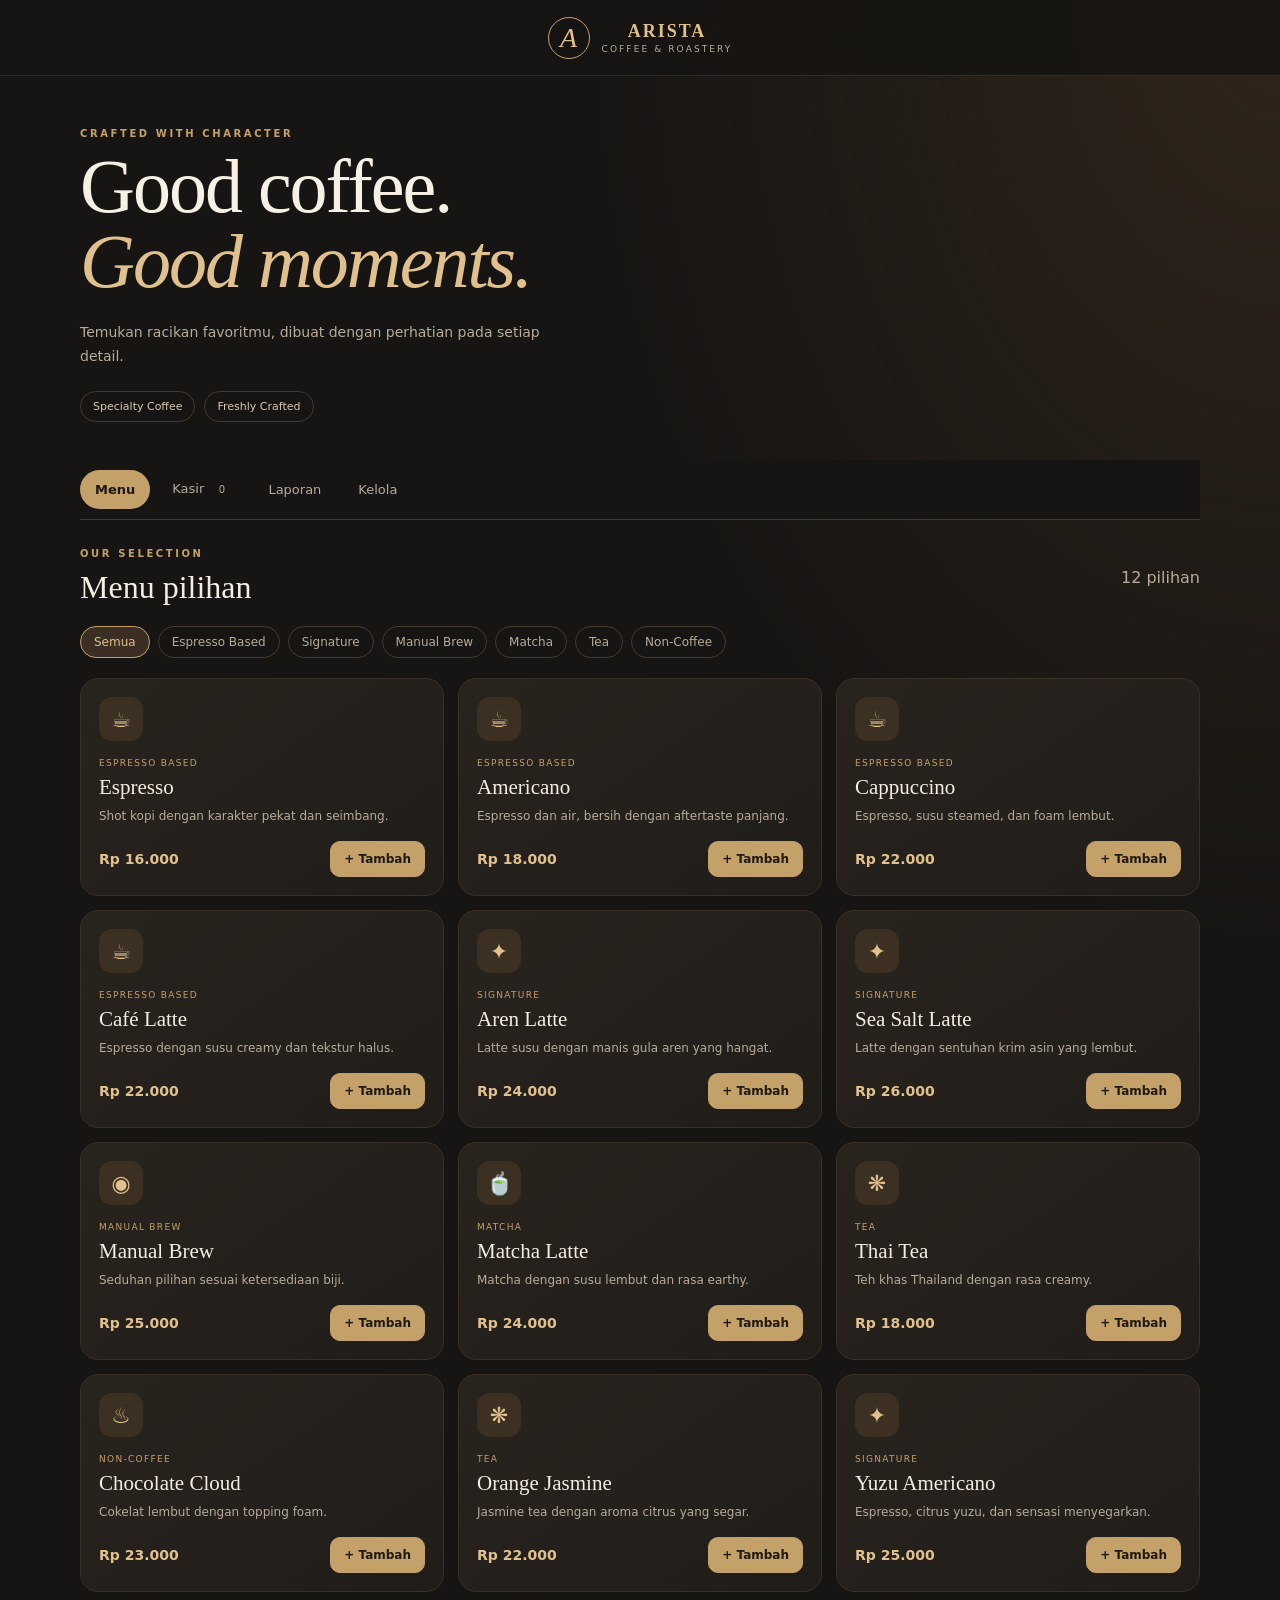
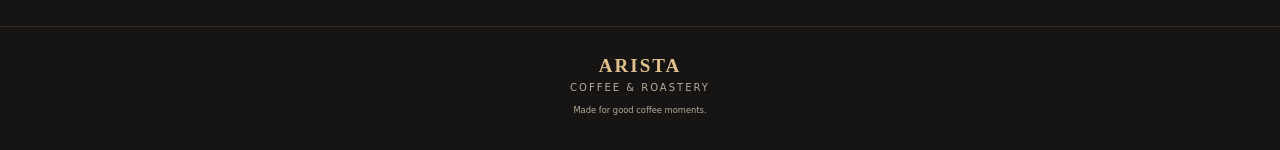
==== Index.html @ 4a395069 "Add files via upload" ====
<!doctype html>
<html lang="id">
<head>
<meta charset="utf-8">
<meta name="viewport" content="width=device-width,initial-scale=1,viewport-fit=cover">
<meta name="theme-color" content="#171513">
<meta name="description" content="ARISTA Coffee & Roastery — menu digital dan kasir">
<link rel="manifest" href="/arista-coffee/manifest.json">
<style>
:root{--bg:#171513;--panel:#211e1a;--panel2:#2a251f;--gold:#c5a16a;--gold2:#e0c18e;--cream:#f4ede2;--muted:#b8ab9b;--line:#45392c;--danger:#d98d7f;--radius:18px;font-family:Inter,ui-sans-serif,system-ui,-apple-system,BlinkMacSystemFont,"Segoe UI",sans-serif;color:var(--cream);background:var(--bg)}*{box-sizing:border-box}body{margin:0;min-height:100vh;background:radial-gradient(ellipse at top right,#30251b 0,transparent 38%),var(--bg)}button,input,select,textarea{font:inherit}button{cursor:pointer}.topbar{height:76px;display:flex;align-items:center;gap:12px;padding:0 clamp(18px,5vw,64px);border-bottom:1px solid #342b22;background:#171513ed;position:sticky;top:0;z-index:5;backdrop-filter:blur(14px)}.brandmark{width:42px;height:42px;border:1px solid var(--gold);color:var(--gold2);display:grid;place-items:center;font-family:Georgia,serif;font-size:28px;font-style:italic;border-radius:50%}.brandtext{display:flex;flex-direction:column;gap:2px;letter-spacing:2px}.brandtext strong{font:700 18px Georgia,serif;color:var(--gold2)}.brandtext span{font-size:9px;color:var(--muted);letter-spacing:2.1px}.topbar .button{margin-left:auto}main{width:min(1120px,100% - 32px);margin:0 auto}.hero{padding:52px 0 38px;max-width:720px}.eyebrow{font-size:10px;font-weight:800;letter-spacing:2.6px;color:var(--gold);margin:0 0 10px}.hero h1{font:500 clamp(42px,8vw,76px)/.99 Georgia,"Times New Roman",serif;letter-spacing:-2px;margin:0;color:#f7f0e5}.hero h1 em{font-weight:400;color:var(--gold2)}.hero-copy{max-width:480px;line-height:1.7;color:var(--muted);font-size:14px;margin:22px 0}.hero-pills{display:flex;gap:9px;flex-wrap:wrap}.hero-pills span{font-size:11px;border:1px solid var(--line);border-radius:99px;padding:8px 12px;color:#d8c9b4}.tabs{display:flex;gap:7px;overflow:auto;border-bottom:1px solid var(--line);margin-bottom:28px;padding-bottom:10px}.tab{white-space:nowrap;border:0;border-radius:999px;background:transparent;color:var(--muted);padding:10px 15px;font-size:13px}.tab.active{background:var(--gold);color:#1b1712;font-weight:800}.badge{display:inline-grid;place-items:center;background:#17151333;border-radius:50%;min-width:19px;height:19px;margin-left:4px;font-size:10px}.view{display:none;padding-bottom:34px}.view.active{display:block}.section-head{display:flex;align-items:center;justify-content:space-between;gap:16px;margin:0 0 20px}.section-head h2{font:500 32px Georgia,serif;margin:0}.section-head h3{margin:0}.muted{color:var(--muted)}.filters{display:flex;gap:8px;flex-wrap:wrap;margin-bottom:20px}.filter{background:transparent;border:1px solid var(--line);border-radius:99px;color:var(--muted);padding:8px 13px;font-size:12px}.filter.active{background:#3a2f22;color:var(--gold2);border-color:var(--gold)}.menu-grid{display:grid;grid-template-columns:repeat(3,minmax(0,1fr));gap:14px}.menu-card{background:linear-gradient(145deg,#29231d,#201d19);border:1px solid #3a3025;border-radius:var(--radius);padding:18px;min-height:188px;display:flex;flex-direction:column;transition:transform .15s,border-color .15s}.menu-card:hover{transform:translateY(-2px);border-color:#8b704b}.drink-icon{height:44px;width:44px;display:grid;place-items:center;border-radius:13px;background:#3b3022;color:var(--gold2);font-size:22px;margin-bottom:17px}.menu-card .category{font-size:9px;letter-spacing:1.3px;text-transform:uppercase;color:var(--gold);margin-bottom:7px}.menu-card h3{font:500 21px Georgia,serif;margin:0 0 7px}.menu-card p{font-size:12px;line-height:1.5;color:var(--muted);margin:0 0 16px}.menu-card-bottom{margin-top:auto;display:flex;justify-content:space-between;align-items:center;gap:10px}.price{font-weight:800;color:var(--gold2);font-size:14px}.button{border:1px solid var(--line);border-radius:10px;padding:10px 13px;color:var(--cream);background:#302820;font-weight:700;font-size:12px}.button:hover{filter:brightness(1.13)}.button-gold{background:var(--gold);color:#201910;border-color:var(--gold);font-weight:800}.button-outline{background:transparent;border-color:#65503a;color:var(--gold2)}.button-quiet{background:transparent;border-color:transparent;color:var(--muted)}.full{width:100%;padding:14px}.hidden{display:none!important}.pos-layout{display:grid;grid-template-columns:1.15fr .85fr;gap:16px}.panel{background:var(--panel);border:1px solid #3a3025;border-radius:var(--radius);padding:20px;margin-bottom:16px}.panel h3{font:500 21px Georgia,serif;margin:0 0 18px}.cart-items{display:flex;flex-direction:column;gap:10px}.cart-row{display:grid;grid-template-columns:1fr auto;gap:10px;padding:12px 0;border-bottom:1px solid #3a3025}.cart-row:last-child{border-bottom:0}.cart-row strong{font-size:13px}.cart-row small{display:block;color:var(--muted);font-size:11px;margin-top:4px}.cart-controls{display:flex;align-items:center;gap:7px}.qty-btn{width:28px;height:28px;border:1px solid var(--line);border-radius:8px;background:#302820;color:var(--cream)}.cart-line-price{min-width:75px;text-align:right;font-size:12px;font-weight:800}.empty-state{padding:28px 10px;text-align:center;color:var(--muted);font-size:13px}.field-label{display:block;font-size:11px;color:var(--muted);margin:14px 0 7px}.field{width:100%;background:#171513;border:1px solid #4a3d2e;color:var(--cream);border-radius:10px;padding:12px;outline:none}.field:focus{border-color:var(--gold)}textarea.field{resize:vertical}.summary-line{display:flex;justify-content:space-between;align-items:center;margin:17px 0;font-size:13px}.summary-line strong{font-size:14px}.discount-row{display:flex;align-items:center;justify-content:space-between;gap:12px;font-size:12px;color:var(--muted)}.small-field{width:125px;padding:8px}.total-line{border-top:1px solid var(--line);padding-top:17px;font-size:15px}.total-line strong{font-size:23px;color:var(--gold2)}.tiny{font-size:10px;line-height:1.5}.receipt{border:1px dashed var(--gold)}.receipt h3{margin-bottom:5px}.receipt .receipt-brand{font:700 20px Georgia,serif;letter-spacing:2px;color:var(--gold2)}.receipt-row{display:flex;justify-content:space-between;gap:10px;font-size:12px;margin:9px 0}.receipt-actions{display:flex;gap:8px;margin-top:16px}.stats-grid{display:grid;grid-template-columns:repeat(3,1fr);gap:12px;margin-bottom:16px}.stat-card{padding:18px;background:linear-gradient(145deg,#30271f,#211e1a);border:1px solid var(--line);border-radius:15px}.stat-card span{font-size:11px;color:var(--muted);display:block;margin-bottom:12px}.stat-card strong{font:500 clamp(18px,3vw,26px) Georgia,serif;color:var(--gold2);overflow-wrap:anywhere}.history-item,.manage-item{display:flex;align-items:center;justify-content:space-between;gap:12px;padding:13px 0;border-bottom:1px solid #3a3025}.history-item:last-child,.manage-item:last-child{border-bottom:0}.history-item strong,.manage-item strong{font-size:13px}.history-item small,.manage-item small{display:block;color:var(--muted);font-size:10px;margin-top:5px}.history-right{text-align:right;white-space:nowrap}.product-form{display:grid;grid-template-columns:1fr 1fr;gap:0 14px}.product-form .field-label,.product-form .field{grid-column:span 2}.product-form #productCategory,.product-form #productPrice{grid-column:span 2}.form-actions{display:flex;gap:8px;flex-wrap:wrap;margin-top:16px}.manage-actions{display:flex;gap:5px}.manage-actions .button{padding:7px 9px}.file-label{display:inline-flex;align-items:center}footer{border-top:1px solid #342b22;padding:28px 16px 35px;text-align:center;display:flex;align-items:center;flex-direction:column;gap:5px;color:var(--muted);font-size:10px;letter-spacing:2px}.footer-logo{font:700 19px Georgia,serif;color:var(--gold2)}footer small{letter-spacing:0;margin-top:7px}.toast{position:fixed;bottom:22px;left:50%;transform:translate(-50%,20px);opacity:0;pointer-events:none;background:#f4ede2;color:#201910;padding:12px 17px;border-radius:12px;box-shadow:0 8px 30px #0008;font-size:12px;font-weight:800;transition:.2s;z-index:10;max-width:90vw;text-align:center}.toast.show{opacity:1;transform:translate(-50%,0)}@media(max-width:760px){.hero{padding:38px 0 28px}.menu-grid{grid-template-columns:repeat(2,minmax(0,1fr));gap:10px}.menu-card{padding:14px;min-height:200px}.menu-card h3{font-size:18px}.pos-layout{grid-template-columns:1fr}.stats-grid{grid-template-columns:1fr 1fr}.stat-card:last-child{grid-column:span 2}.section-head h2{font-size:28px}.panel{padding:16px}}@media(max-width:390px){.menu-grid{grid-template-columns:1fr}.menu-card{min-height:unset}.menu-card .drink-icon{margin-bottom:10px}.tabs{gap:2px}.tab{padding:9px 11px}}@media print{body{background:white;color:#111}.topbar,main>section:not(#cashierView),.hero,.tabs,#cashierView>.section-head,.pos-layout,footer,.receipt-actions{display:none!important}#cashierView{display:block!important}.receipt{display:block!important;background:white;color:#111;border:0}.receipt .muted,.receipt small{color:#444}.receipt .receipt-brand{color:#111}.receipt .button{display:none}}
/* Enhancements: product photos and profit fields */
.menu-photo{width:100%;height:128px;object-fit:cover;border-radius:12px;margin-bottom:13px;background:#302820;border:1px solid var(--line)}
.image-preview-wrap{display:flex;align-items:center;gap:10px;flex-wrap:wrap;margin-top:8px;grid-column:span 2}
.image-preview-wrap img{width:100px;height:100px;object-fit:cover;border-radius:12px;border:1px solid var(--line)}
.product-form .summary-line{grid-column:span 2;margin:8px 0;padding:10px 0;border-bottom:1px solid var(--line)}
.product-form .summary-line strong{color:var(--gold2)}
.manage-item{align-items:flex-start}
.manage-thumb{width:54px;height:54px;object-fit:cover;border-radius:10px;float:left;margin-right:10px;border:1px solid var(--line)}
@media(max-width:760px){.menu-photo{height:112px}}

</style>
<title>ARISTA Coffee & Roastery</title>
<style>
.topbar {
  justify-content: center;
}
.brandtext {
  text-align: center;
  align-items: center;
}
.topbar .button {
  position: absolute;
  right: 18px;
  margin-left: 0;
}
.tabs {
  position: sticky;
  top: 76px;
  z-index: 10;
  background: var(--bg);
  padding-top: 10px;
}
</style></head>
<body>
<header class="topbar">
  <div class="brandmark">A</div>
  <div class="brandtext"><strong>ARISTA</strong><span>COFFEE & ROASTERY</span></div>
  <button id="installBtn" class="button button-outline hidden">Install App</button>
</header>
<main>
  <section class="hero">
    <p class="eyebrow">CRAFTED WITH CHARACTER</p>
    <h1>Good coffee.<br><em>Good moments.</em></h1>
    <p class="hero-copy">Temukan racikan favoritmu, dibuat dengan perhatian pada setiap detail.</p>
    <div class="hero-pills"><span>Specialty Coffee</span><span>Freshly Crafted</span></div>
  </section>

  <nav class="tabs" aria-label="Navigasi utama">
    <button class="tab active" data-view="menuView">Menu</button>
    <button class="tab" data-view="cashierView">Kasir <span id="cartBadge" class="badge">0</span></button>
    <button class="tab" data-view="reportView">Laporan</button>
    <button class="tab" data-view="manageView">Kelola</button>
  </nav>

  <section id="menuView" class="view active">
    <div class="section-head"><div><p class="eyebrow">OUR SELECTION</p><h2>Menu pilihan</h2></div><span class="muted" id="menuCount"></span></div>
    <div id="categoryFilters" class="filters"></div>
    <div id="menuGrid" class="menu-grid"></div>
  </section>

  <section id="cashierView" class="view">
    <div class="section-head"><div><p class="eyebrow">POINT OF SALE</p><h2>Kasir</h2></div><button id="clearCartBtn" class="button button-quiet">Kosongkan</button></div>
    <div class="pos-layout">
      <div class="panel"><h3>Pesanan saat ini</h3><div id="cartItems" class="cart-items"></div><div class="empty-state" id="cartEmpty">Belum ada item. Tambahkan dari menu, ya.</div></div>
      <div class="panel summary-panel">
        <h3>Ringkasan</h3>
        <label class="field-label" for="customerName">Nama pelanggan (opsional)</label><input id="customerName" class="field" placeholder="Nama pelanggan">
        <div class="summary-line"><span>Subtotal</span><strong id="subtotal">Rp0</strong></div>
        <div class="discount-row"><label for="discount">Diskon (Rp)</label><input id="discount" class="field small-field" type="number" min="0" value="0"></div>
        <div class="summary-line total-line"><span>Total</span><strong id="total">Rp0</strong></div>
        <label class="field-label" for="paymentMethod">Metode pembayaran</label>
        <select id="paymentMethod" class="field"><option>Tunai</option><option>QRIS (dicatat manual)</option><option>Debit/Kredit</option><option>Transfer</option></select>
        <label class="field-label" for="paidAmount">Uang diterima (khusus tunai)</label><input id="paidAmount" class="field" type="number" min="0" placeholder="Masukkan jumlah pembayaran">
        <div class="summary-line"><span>Kembalian</span><strong id="changeAmount">Rp0</strong></div>
        <button id="checkoutBtn" class="button button-gold full">Selesaikan transaksi</button>
        <p class="tiny muted">Pembayaran QRIS di sini hanya dicatat oleh kasir, bukan memproses pembayaran otomatis.</p>
      </div>
    </div>
    <div id="receiptArea" class="panel receipt hidden"></div>
  </section>

  <section id="reportView" class="view">
    <div class="section-head"><div><p class="eyebrow">BUSINESS SNAPSHOT</p><h2>Laporan penjualan</h2></div><button id="exportBtn" class="button button-outline">Ekspor CSV</button></div>
    <div class="stats-grid">
      <div class="stat-card"><span>Omzet hari ini</span><strong id="todayRevenue">Rp0</strong></div>
      <div class="stat-card"><span>Transaksi hari ini</span><strong id="todayCount">0</strong></div>
      <div class="stat-card"><span>Total transaksi</span><strong id="allCount">0</strong></div>
      <div class="stat-card"><span>Untung kotor hari ini</span><strong id="todayProfit">Rp0</strong></div>
      <div class="stat-card"><span>Margin kotor hari ini</span><strong id="todayMargin">0%</strong></div>
    </div>
    <div class="panel"><div class="section-head"><h3>Riwayat transaksi</h3><button id="clearSalesBtn" class="button button-quiet">Hapus riwayat</button></div><div id="salesHistory"></div></div>
  </section>

  <section id="manageView" class="view">
    <div class="section-head"><div><p class="eyebrow">MENU MANAGEMENT</p><h2>Kelola menu</h2></div></div>
    <div class="panel">
      <h3 id="formTitle">Tambah menu baru</h3>
      <form id="productForm" class="product-form">
        <input id="productId" type="hidden">
        <label class="field-label" for="productName">Nama minuman</label><input id="productName" class="field" required placeholder="Contoh: Aren Latte">
        <label class="field-label" for="productCategory">Kategori (boleh buat kategori baru)</label><input id="productCategory" class="field" list="categoryOptions" required value="Espresso Based" placeholder="Contoh: Signature"><datalist id="categoryOptions"><option>Espresso Based</option><option>Signature</option><option>Manual Brew</option><option>Non-Coffee</option><option>Matcha</option><option>Tea</option></datalist>
        <label class="field-label" for="productCost">Modal per gelas (Rp)</label><input id="productCost" class="field" type="number" min="0" step="100" placeholder="Contoh: 8000">
        <label class="field-label" for="productPrice">Harga jual (Rp)</label><input id="productPrice" class="field" required type="number" min="0" step="500" placeholder="22000">
        <div class="summary-line"><span>Selisih / untung per gelas</span><strong id="productProfitPreview">Rp0</strong></div>
        <div class="summary-line"><span>Margin kotor</span><strong id="productMarginPreview">0%</strong></div>
        <label class="field-label" for="productImage">Foto menu (opsional)</label><input id="productImage" class="field" type="file" accept="image/*">
        <div id="imagePreviewWrap" class="image-preview-wrap hidden"><img id="imagePreview" alt="Pratinjau foto menu"><button id="removeImageBtn" class="button button-quiet" type="button">Hapus foto</button></div>
        <label class="field-label" for="productDesc">Deskripsi singkat</label><textarea id="productDesc" class="field" rows="2" placeholder="Rasa, bahan, atau catatan menu"></textarea>
        <div class="form-actions"><button class="button button-gold" type="submit">Simpan menu</button><button id="cancelEditBtn" class="button button-outline hidden" type="button">Batal edit</button></div>
      </form>
    </div>
    <div class="panel"><h3>Daftar menu</h3><div id="manageList"></div></div>
    <div class="panel"><h3>Data aplikasi</h3><p class="muted">Data tersimpan lokal pada browser/perangkat ini. Ekspor cadangan secara berkala.</p><div class="form-actions"><button id="backupBtn" class="button button-outline">Unduh backup JSON</button><label class="button button-outline file-label">Pulihkan backup<input id="restoreInput" type="file" accept="application/json" hidden></label></div></div>
  </section>
</main>
<footer><span class="footer-logo">ARISTA</span><span>COFFEE & ROASTERY</span><small>Made for good coffee moments.</small></footer>
<div id="toast" class="toast" role="status"></div>
<script>
const STORE_KEY = "arista_coffee_v1";
const rupiah = n => new Intl.NumberFormat("id-ID",{style:"currency",currency:"IDR",maximumFractionDigits:0}).format(Number(n)||0);
const todayKey = () => { const d=new Date(); return `${d.getFullYear()}-${String(d.getMonth()+1).padStart(2,"0")}-${String(d.getDate()).padStart(2,"0")}`; };
const uid = () => "p"+Date.now().toString(36)+Math.random().toString(36).slice(2,6);
const defaults = [
 {id:"d1",name:"Espresso",category:"Espresso Based",price:16000,cost:null,image:"",desc:"Shot kopi dengan karakter pekat dan seimbang."},
 {id:"d2",name:"Americano",category:"Espresso Based",price:18000,cost:null,image:"",desc:"Espresso dan air, bersih dengan aftertaste panjang."},
 {id:"d3",name:"Cappuccino",category:"Espresso Based",price:22000,cost:null,image:"",desc:"Espresso, susu steamed, dan foam lembut."},
 {id:"d4",name:"Café Latte",category:"Espresso Based",price:22000,cost:null,image:"",desc:"Espresso dengan susu creamy dan tekstur halus."},
 {id:"d5",name:"Aren Latte",category:"Signature",price:24000,cost:null,image:"",desc:"Latte susu dengan manis gula aren yang hangat."},
 {id:"d6",name:"Sea Salt Latte",category:"Signature",price:26000,cost:null,image:"",desc:"Latte dengan sentuhan krim asin yang lembut."},
 {id:"d7",name:"Manual Brew",category:"Manual Brew",price:25000,cost:null,image:"",desc:"Seduhan pilihan sesuai ketersediaan biji."},
 {id:"d8",name:"Matcha Latte",category:"Matcha",price:24000,cost:null,image:"",desc:"Matcha dengan susu lembut dan rasa earthy."},
 {id:"d9",name:"Thai Tea",category:"Tea",price:18000,cost:null,image:"",desc:"Teh khas Thailand dengan rasa creamy."},
 {id:"d10",name:"Chocolate Cloud",category:"Non-Coffee",price:23000,cost:null,image:"",desc:"Cokelat lembut dengan topping foam."},
 {id:"d11",name:"Orange Jasmine",category:"Tea",price:22000,cost:null,image:"",desc:"Jasmine tea dengan aroma citrus yang segar."},
 {id:"d12",name:"Yuzu Americano",category:"Signature",price:25000,cost:null,image:"",desc:"Espresso, citrus yuzu, dan sensasi menyegarkan."}
];
let state = loadState();
let cart = [];
let activeCategory = "Semua";
let deferredPrompt = null;
function loadState(){
 try{
  const saved=JSON.parse(localStorage.getItem(STORE_KEY));
  if(saved && Array.isArray(saved.products) && Array.isArray(saved.sales)){
   saved.products=saved.products.map(p=>({...p,cost:Number.isFinite(p.cost)?p.cost:null,image:p.image||""}));
   saved.pendingOrders = Array.isArray(saved.pendingOrders) ? saved.pendingOrders : [];
   return saved;
  }
 }catch(e){}
 return {products:defaults,sales:[],pendingOrders:[]};
}
function saveState(){localStorage.setItem(STORE_KEY,JSON.stringify(state));}
function toast(msg){const el=document.getElementById("toast");el.textContent=msg;el.classList.add("show");setTimeout(()=>el.classList.remove("show"),2400);}
function esc(s){return String(s??"").replace(/[&<>"']/g,c=>({"&":"&amp;","<":"&lt;",">":"&gt;",'"':"&quot;","'":"&#39;"}[c]));}
function iconFor(cat){return ({"Espresso Based":"☕","Signature":"✦","Manual Brew":"◉","Non-Coffee":"♨","Matcha":"🍵","Tea":"❋"})[cat]||"☕";}
function grossProfit(sale){if(!sale.items.every(x=>Number.isFinite(x.cost)))return null;return sale.total-sale.items.reduce((sum,x)=>sum+x.cost*x.qty,0);}
function photoMarkup(p,cls="menu-photo"){return p.image?`<img class="${cls}" src="${p.image}" alt="Foto ${esc(p.name)}">`:"";}
let editingImage="";
function switchView(id){
 document.querySelectorAll(".view").forEach(v=>v.classList.toggle("active",v.id===id));
 document.querySelectorAll(".tab").forEach(t=>t.classList.toggle("active",t.dataset.view===id));
 if(id==="reportView")renderReports();
 if(id==="manageView")renderManage();
 if(id==="cashierView")renderCart();
 window.scrollTo({top:0,behavior:"smooth"});
}
document.querySelectorAll(".tab").forEach(b=>b.addEventListener("click",()=>switchView(b.dataset.view)));
function renderFilters(){
 const cats=["Semua",...new Set(state.products.map(p=>p.category))];
 const el=document.getElementById("categoryFilters");
 if(!cats.includes(activeCategory))activeCategory="Semua";
 el.innerHTML=cats.map(c=>`<button class="filter ${c===activeCategory?"active":""}" data-cat="${esc(c)}">${esc(c)}</button>`).join("");
 el.querySelectorAll("button").forEach(b=>b.addEventListener("click",()=>{activeCategory=b.dataset.cat;renderFilters();renderMenu();}));
}
function renderMenu(){
 const list=state.products.filter(p=>activeCategory==="Semua"||p.category===activeCategory);
 document.getElementById("menuCount").textContent=`${list.length} pilihan`;
 document.getElementById("menuGrid").innerHTML=list.length?list.map(p=>`<article class="menu-card">${photoMarkup(p)}<div class="drink-icon ${p.image?"hidden":""}">${iconFor(p.category)}</div><div class="category">${esc(p.category)}</div><h3>${esc(p.name)}</h3><p>${esc(p.desc||"Dibuat segar saat dipesan.")}</p><div class="menu-card-bottom"><span class="price">${rupiah(p.price)}</span><button class="button button-gold" data-add="${p.id}">+ Tambah</button></div></article>`).join(""):`<div class="empty-state">Belum ada menu pada kategori ini.</div>`;
 document.querySelectorAll("[data-add]").forEach(b=>b.addEventListener("click",()=>addToCart(b.dataset.add)));
}
function addToCart(id){
 const p=state.products.find(x=>x.id===id);if(!p)return;
 const item=cart.find(x=>x.id===id);if(item)item.qty++;else cart.push({...p,qty:1});
 renderCart();toast(`${p.name} ditambahkan`);
}
function subtotal(){return cart.reduce((s,x)=>s+x.price*x.qty,0);}
function discount(){return Math.min(Math.max(0,Number(document.getElementById("discount").value)||0),subtotal());}
function total(){return Math.max(0,subtotal()-discount());}
function renderCart(){
 document.getElementById("cartBadge").textContent=cart.reduce((s,x)=>s+x.qty,0);
 document.getElementById("cartEmpty").classList.toggle("hidden",cart.length>0);
 document.getElementById("cartItems").innerHTML=cart.map(x=>`<div class="cart-row"><div><strong>${esc(x.name)}</strong><small>${rupiah(x.price)} / item</small><div class="cart-controls"><button class="qty-btn" data-dec="${x.id}" aria-label="Kurangi">−</button><span>${x.qty}</span><button class="qty-btn" data-inc="${x.id}" aria-label="Tambah">+</button><button class="button button-quiet" data-remove="${x.id}">Hapus</button></div></div><div class="cart-line-price">${rupiah(x.price*x.qty)}</div></div>`).join("");
 document.querySelectorAll("[data-inc]").forEach(b=>b.onclick=()=>{const x=cart.find(i=>i.id===b.dataset.inc);if(x)x.qty++;renderCart();});
 document.querySelectorAll("[data-dec]").forEach(b=>b.onclick=()=>{const x=cart.find(i=>i.id===b.dataset.dec);if(x)x.qty--;cart=cart.filter(i=>i.qty>0);renderCart();});
 document.querySelectorAll("[data-remove]").forEach(b=>b.onclick=()=>{cart=cart.filter(i=>i.id!==b.dataset.remove);renderCart();});
 document.getElementById("subtotal").textContent=rupiah(subtotal());
 document.getElementById("total").textContent=rupiah(total());
 updateChange();
}
function updateChange(){
 const paid=Number(document.getElementById("paidAmount").value)||0;
 document.getElementById("changeAmount").textContent=rupiah(Math.max(0,paid-total()));
}
document.getElementById("discount").addEventListener("input",()=>{renderCart();});
document.getElementById("paidAmount").addEventListener("input",updateChange);
document.getElementById("clearCartBtn").addEventListener("click",()=>{if(cart.length&&!confirm("Kosongkan semua item di keranjang?"))return;cart=[];document.getElementById("discount").value=0;renderCart();});
document.getElementById("checkoutBtn").addEventListener("click",()=>{
 if(!cart.length){toast("Keranjang masih kosong");return;}
 const method=document.getElementById("paymentMethod").value;
 const paid=Number(document.getElementById("paidAmount").value)||0;
 if(method==="Tunai"&&paid<total()){toast("Uang diterima belum mencukupi");return;}
 const sale={id:"AR"+Date.now().toString().slice(-8),time:new Date().toISOString(),date:todayKey(),customer:document.getElementById("customerName").value.trim(),items:cart.map(x=>({...x})),subtotal:subtotal(),discount:discount(),total:total(),method,paid:method==="Tunai"?paid:total(),change:method==="Tunai"?Math.max(0,paid-total()):0};
 state.sales.unshift(sale);saveState();renderReceipt(sale);cart=[];document.getElementById("discount").value=0;document.getElementById("paidAmount").value="";document.getElementById("customerName").value="";renderCart();toast("Transaksi tersimpan");renderReports();
});
function renderReceipt(s){
 const el=document.getElementById("receiptArea");el.classList.remove("hidden");
 el.innerHTML=`<div class="receipt-brand">ARISTA</div><div class="muted">COFFEE & ROASTERY</div><hr><div class="receipt-row"><span>No. transaksi</span><strong>${esc(s.id)}</strong></div><div class="receipt-row"><span>Waktu</span><span>${new Date(s.time).toLocaleString("id-ID")}</span></div>${s.customer?`<div class="receipt-row"><span>Pelanggan</span><span>${esc(s.customer)}</span></div>`:""}<hr>${s.items.map(x=>`<div class="receipt-row"><span>${esc(x.name)} × ${x.qty}</span><strong>${rupiah(x.price*x.qty)}</strong></div>`).join("")}<hr><div class="receipt-row"><span>Subtotal</span><span>${rupiah(s.subtotal)}</span></div><div class="receipt-row"><span>Diskon</span><span>− ${rupiah(s.discount)}</span></div><div class="receipt-row"><strong>Total</strong><strong>${rupiah(s.total)}</strong></div><div class="receipt-row"><span>Pembayaran</span><span>${esc(s.method)}</span></div>${s.method==="Tunai"?`<div class="receipt-row"><span>Diterima / Kembali</span><span>${rupiah(s.paid)} / ${rupiah(s.change)}</span></div>`:""}<hr><p class="tiny">Terima kasih sudah mampir. Semoga harimu sebaik kopimu.</p><div class="receipt-actions"><button class="button button-gold" id="printReceiptBtn">Cetak struk</button><button class="button button-outline" id="hideReceiptBtn">Tutup</button></div>`;
 document.getElementById("printReceiptBtn").onclick=()=>window.print();
 document.getElementById("hideReceiptBtn").onclick=()=>el.classList.add("hidden");
}
function renderReports(){
 const today=state.sales.filter(s=>s.date===todayKey());
 document.getElementById("todayRevenue").textContent=rupiah(today.reduce((a,s)=>a+s.total,0));
 document.getElementById("todayCount").textContent=today.length;
 document.getElementById("allCount").textContent=state.sales.length;
 const known=today.map(grossProfit);
 document.getElementById("todayProfit").textContent=known.every(v=>v!==null)?rupiah(known.reduce((a,v)=>a+v,0)):(today.length?"Isi modal menu":"Rp0");
 const revenue=today.reduce((a,s)=>a+s.total,0);
 document.getElementById("todayMargin").textContent=known.every(v=>v!==null)?(revenue?`${(known.reduce((a,v)=>a+v,0)/revenue*100).toFixed(1)}%`:"0%"):(today.length?"—":"0%");
 const el=document.getElementById("salesHistory");
 el.innerHTML=state.sales.length?state.sales.slice(0,100).map(s=>`<div class="history-item"><div><strong>${esc(s.id)} · ${esc(s.customer||"Pelanggan")}</strong><small>${new Date(s.time).toLocaleString("id-ID")} · ${esc(s.method)} · ${s.items.reduce((n,x)=>n+x.qty,0)} item</small></div><div class="history-right"><strong>${rupiah(s.total)}</strong><small><button class="button button-quiet" data-viewsale="${s.id}">Lihat struk</button></small></div></div>`).join(""):`<div class="empty-state">Belum ada transaksi yang tercatat.</div>`;
 el.querySelectorAll("[data-viewsale]").forEach(b=>b.onclick=()=>{const s=state.sales.find(x=>x.id===b.dataset.viewsale);if(s){switchView("cashierView");renderReceipt(s);document.getElementById("receiptArea").scrollIntoView({behavior:"smooth"});}});
}
document.getElementById("clearSalesBtn").addEventListener("click",()=>{
 if(!state.sales.length){toast("Belum ada riwayat");return;}
 if(confirm("Hapus seluruh riwayat penjualan dari perangkat ini? Sebaiknya ekspor backup terlebih dahulu.")){state.sales=[];saveState();renderReports();toast("Riwayat dihapus");}
});
document.getElementById("exportBtn").addEventListener("click",()=>{
 const rows=[["ID Transaksi","Waktu","Pelanggan","Item","Subtotal","Diskon","Total","Pembayaran"],...state.sales.map(s=>[s.id,new Date(s.time).toLocaleString("id-ID"),s.customer,s.items.map(x=>`${x.name} x${x.qty}`).join("; "),s.subtotal,s.discount,s.total,s.method])];
 downloadFile("arista-penjualan-"+todayKey()+".csv","\ufeff"+rows.map(r=>r.map(v=>`"${String(v??"").replace(/"/g,'""')}"`).join(",")).join("\n"),"text/csv;charset=utf-8");
});
function downloadFile(name,data,type){const blob=new Blob([data],{type});const url=URL.createObjectURL(blob);const a=document.createElement("a");a.href=url;a.download=name;a.click();URL.revokeObjectURL(url);}
function renderManage(){
 const el=document.getElementById("manageList");
 el.innerHTML=state.products.length?state.products.map(p=>`<div class="manage-item"><div>${p.image?`<img class="manage-thumb" src="${p.image}" alt="">`:""}<strong>${esc(p.name)} · Jual ${rupiah(p.price)}</strong><small>${esc(p.category)} · Modal ${Number.isFinite(p.cost)?rupiah(p.cost):"belum diisi"} · Selisih ${Number.isFinite(p.cost)?rupiah(p.price-p.cost):"—"}${p.desc?" — "+esc(p.desc):""}</small></div><div class="manage-actions"><button class="button button-outline" data-edit="${p.id}">Edit</button><button class="button" data-del="${p.id}">Hapus</button></div></div>`).join(""):`<div class="empty-state">Menu masih kosong.</div>`;
 el.querySelectorAll("[data-edit]").forEach(b=>b.onclick=()=>editProduct(b.dataset.edit));
 el.querySelectorAll("[data-del]").forEach(b=>b.onclick=()=>deleteProduct(b.dataset.del));
}
function resetProductForm(){document.getElementById("productForm").reset();document.getElementById("productId").value="";document.getElementById("formTitle").textContent="Tambah menu baru";document.getElementById("cancelEditBtn").classList.add("hidden");editingImage="";showImagePreview("");updateProfitPreview();}
function editProduct(id){
 const p=state.products.find(x=>x.id===id);if(!p)return;
 document.getElementById("productId").value=p.id;document.getElementById("productName").value=p.name;document.getElementById("productCategory").value=p.category;document.getElementById("productCost").value=Number.isFinite(p.cost)?p.cost:"";document.getElementById("productPrice").value=p.price;document.getElementById("productDesc").value=p.desc||"";editingImage=p.image||"";document.getElementById("productImage").value="";showImagePreview(editingImage);updateProfitPreview();
 document.getElementById("formTitle").textContent="Edit menu";document.getElementById("cancelEditBtn").classList.remove("hidden");document.getElementById("productForm").scrollIntoView({behavior:"smooth"});
}
function deleteProduct(id){const p=state.products.find(x=>x.id===id);if(!p)return;if(confirm(`Hapus menu "${p.name}"?`)){state.products=state.products.filter(x=>x.id!==id);saveState();renderAll();toast("Menu dihapus");}}
async function compressImage(file){return new Promise((resolve,reject)=>{const reader=new FileReader();reader.onerror=reject;reader.onload=()=>{const img=new Image();img.onerror=reject;img.onload=()=>{const max=720,scale=Math.min(1,max/Math.max(img.width,img.height));const canvas=document.createElement("canvas");canvas.width=Math.round(img.width*scale);canvas.height=Math.round(img.height*scale);canvas.getContext("2d").drawImage(img,0,0,canvas.width,canvas.height);resolve(canvas.toDataURL("image/jpeg",0.72));};img.src=reader.result;};reader.readAsDataURL(file);});}
function showImagePreview(src){const wrap=document.getElementById("imagePreviewWrap"),img=document.getElementById("imagePreview");if(src){img.src=src;wrap.classList.remove("hidden");}else{img.removeAttribute("src");wrap.classList.add("hidden");}}
function updateProfitPreview(){const cost=document.getElementById("productCost").value,price=Number(document.getElementById("productPrice").value)||0;const c=cost===""?null:Number(cost);document.getElementById("productProfitPreview").textContent=c===null?"Isi modal dulu":rupiah(price-c);document.getElementById("productMarginPreview").textContent=c===null||!price?"—":`${((price-c)/price*100).toFixed(1)}%`;}
document.getElementById("productCost").addEventListener("input",updateProfitPreview);document.getElementById("productPrice").addEventListener("input",updateProfitPreview);
document.getElementById("productImage").addEventListener("change",async e=>{const file=e.target.files[0];if(!file)return;try{editingImage=await compressImage(file);showImagePreview(editingImage);toast("Foto siap disimpan");}catch(err){toast("Foto tidak bisa dibaca");}});
document.getElementById("removeImageBtn").addEventListener("click",()=>{editingImage="";document.getElementById("productImage").value="";showImagePreview("");});
document.getElementById("productForm").addEventListener("submit",async e=>{
 e.preventDefault();const id=document.getElementById("productId").value;
 const costText=document.getElementById("productCost").value;
 const p={id:id||uid(),name:document.getElementById("productName").value.trim(),category:document.getElementById("productCategory").value.trim()||"Lainnya",cost:costText===""?null:Math.max(0,Number(costText)||0),price:Math.max(0,Number(document.getElementById("productPrice").value)||0),image:editingImage,desc:document.getElementById("productDesc").value.trim()};
 if(!p.name){toast("Nama menu wajib diisi");return;}
 if(p.cost!==null&&p.cost>p.price){if(!confirm("Modal lebih tinggi dari harga jual. Simpan sebagai menu rugi?"))return;}
 if(id)state.products=state.products.map(x=>x.id===id?p:x);else state.products.push(p);
 try{saveState();resetProductForm();renderAll();toast("Menu tersimpan. Selisih dan laporan ikut diperbarui.");}catch(err){toast("Penyimpanan gagal. Foto mungkin terlalu besar.");}
});
document.getElementById("cancelEditBtn").addEventListener("click",resetProductForm);
document.getElementById("backupBtn").addEventListener("click",()=>downloadFile("arista-backup-"+todayKey()+".json",JSON.stringify(state,null,2),"application/json"));
document.getElementById("restoreInput").addEventListener("change",async e=>{
 const file=e.target.files[0];if(!file)return;
 try{const obj=JSON.parse(await file.text());if(!Array.isArray(obj.products)||!Array.isArray(obj.sales))throw new Error("Format tidak sesuai");if(confirm("Pulihkan data dari backup? Data saat ini akan diganti.")){state=obj;saveState();cart=[];renderAll();toast("Backup berhasil dipulihkan");}}catch(err){toast("File backup tidak valid");}e.target.value="";
});
function renderAll(){renderFilters();renderMenu();renderCart();renderReports();renderManage();updateProfitPreview();}
window.addEventListener("beforeinstallprompt",e=>{e.preventDefault();deferredPrompt=e;document.getElementById("installBtn").classList.remove("hidden");});
document.getElementById("installBtn").addEventListener("click",async()=>{if(!deferredPrompt){toast("Gunakan menu browser: Tambahkan ke layar utama");return;}deferredPrompt.prompt();await deferredPrompt.userChoice;deferredPrompt=null;document.getElementById("installBtn").classList.add("hidden");});

renderAll();

</script>
</body>
</html>
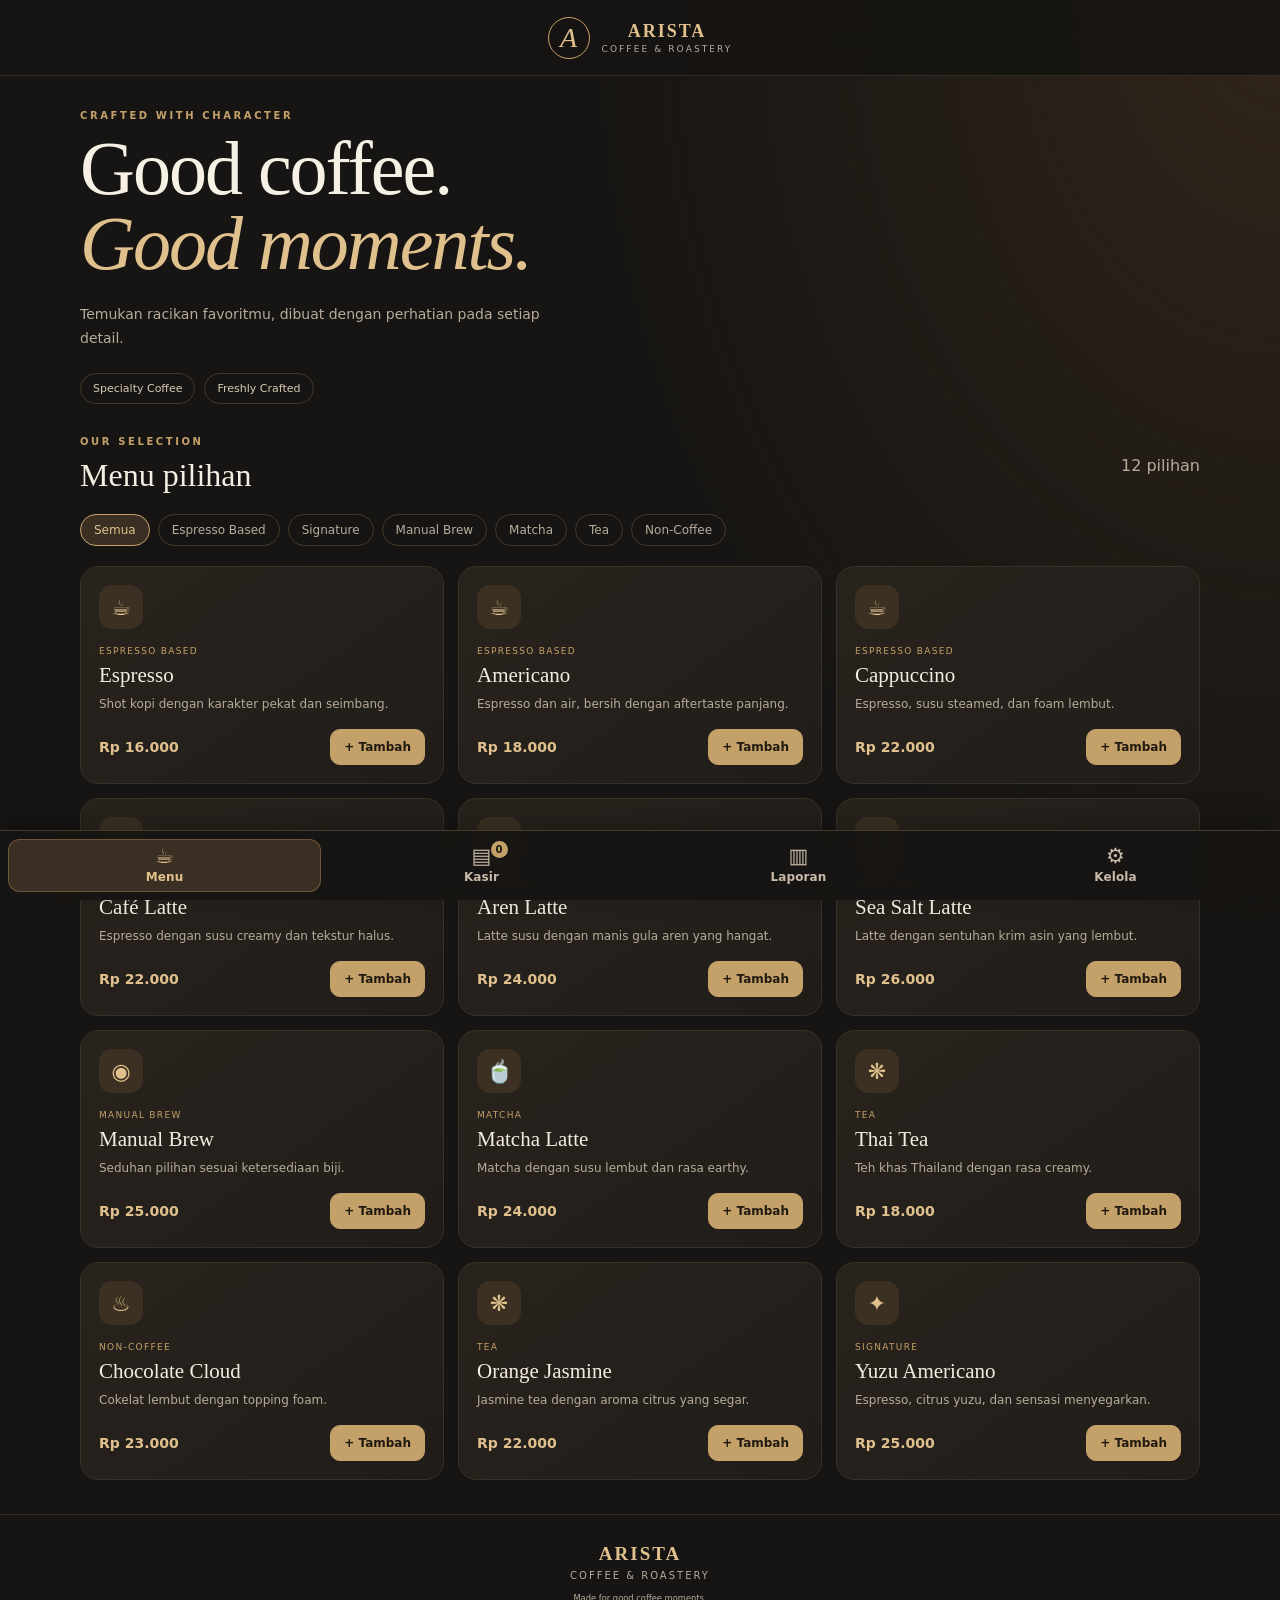
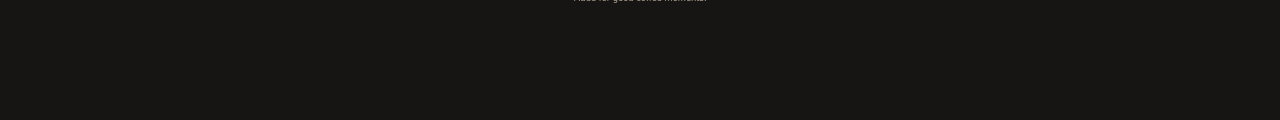
==== commit b65bfc05: "Add files via upload" ====
--- a/Index.html
+++ b/Index.html
@@ -6,290 +6,141 @@
 <meta name="theme-color" content="#171513">
 <meta name="description" content="ARISTA Coffee & Roastery — menu digital dan kasir">
 <link rel="manifest" href="/arista-coffee/manifest.json">
-<style>
-:root{--bg:#171513;--panel:#211e1a;--panel2:#2a251f;--gold:#c5a16a;--gold2:#e0c18e;--cream:#f4ede2;--muted:#b8ab9b;--line:#45392c;--danger:#d98d7f;--radius:18px;font-family:Inter,ui-sans-serif,system-ui,-apple-system,BlinkMacSystemFont,"Segoe UI",sans-serif;color:var(--cream);background:var(--bg)}*{box-sizing:border-box}body{margin:0;min-height:100vh;background:radial-gradient(ellipse at top right,#30251b 0,transparent 38%),var(--bg)}button,input,select,textarea{font:inherit}button{cursor:pointer}.topbar{height:76px;display:flex;align-items:center;gap:12px;padding:0 clamp(18px,5vw,64px);border-bottom:1px solid #342b22;background:#171513ed;position:sticky;top:0;z-index:5;backdrop-filter:blur(14px)}.brandmark{width:42px;height:42px;border:1px solid var(--gold);color:var(--gold2);display:grid;place-items:center;font-family:Georgia,serif;font-size:28px;font-style:italic;border-radius:50%}.brandtext{display:flex;flex-direction:column;gap:2px;letter-spacing:2px}.brandtext strong{font:700 18px Georgia,serif;color:var(--gold2)}.brandtext span{font-size:9px;color:var(--muted);letter-spacing:2.1px}.topbar .button{margin-left:auto}main{width:min(1120px,100% - 32px);margin:0 auto}.hero{padding:52px 0 38px;max-width:720px}.eyebrow{font-size:10px;font-weight:800;letter-spacing:2.6px;color:var(--gold);margin:0 0 10px}.hero h1{font:500 clamp(42px,8vw,76px)/.99 Georgia,"Times New Roman",serif;letter-spacing:-2px;margin:0;color:#f7f0e5}.hero h1 em{font-weight:400;color:var(--gold2)}.hero-copy{max-width:480px;line-height:1.7;color:var(--muted);font-size:14px;margin:22px 0}.hero-pills{display:flex;gap:9px;flex-wrap:wrap}.hero-pills span{font-size:11px;border:1px solid var(--line);border-radius:99px;padding:8px 12px;color:#d8c9b4}.tabs{display:flex;gap:7px;overflow:auto;border-bottom:1px solid var(--line);margin-bottom:28px;padding-bottom:10px}.tab{white-space:nowrap;border:0;border-radius:999px;background:transparent;color:var(--muted);padding:10px 15px;font-size:13px}.tab.active{background:var(--gold);color:#1b1712;font-weight:800}.badge{display:inline-grid;place-items:center;background:#17151333;border-radius:50%;min-width:19px;height:19px;margin-left:4px;font-size:10px}.view{display:none;padding-bottom:34px}.view.active{display:block}.section-head{display:flex;align-items:center;justify-content:space-between;gap:16px;margin:0 0 20px}.section-head h2{font:500 32px Georgia,serif;margin:0}.section-head h3{margin:0}.muted{color:var(--muted)}.filters{display:flex;gap:8px;flex-wrap:wrap;margin-bottom:20px}.filter{background:transparent;border:1px solid var(--line);border-radius:99px;color:var(--muted);padding:8px 13px;font-size:12px}.filter.active{background:#3a2f22;color:var(--gold2);border-color:var(--gold)}.menu-grid{display:grid;grid-template-columns:repeat(3,minmax(0,1fr));gap:14px}.menu-card{background:linear-gradient(145deg,#29231d,#201d19);border:1px solid #3a3025;border-radius:var(--radius);padding:18px;min-height:188px;display:flex;flex-direction:column;transition:transform .15s,border-color .15s}.menu-card:hover{transform:translateY(-2px);border-color:#8b704b}.drink-icon{height:44px;width:44px;display:grid;place-items:center;border-radius:13px;background:#3b3022;color:var(--gold2);font-size:22px;margin-bottom:17px}.menu-card .category{font-size:9px;letter-spacing:1.3px;text-transform:uppercase;color:var(--gold);margin-bottom:7px}.menu-card h3{font:500 21px Georgia,serif;margin:0 0 7px}.menu-card p{font-size:12px;line-height:1.5;color:var(--muted);margin:0 0 16px}.menu-card-bottom{margin-top:auto;display:flex;justify-content:space-between;align-items:center;gap:10px}.price{font-weight:800;color:var(--gold2);font-size:14px}.button{border:1px solid var(--line);border-radius:10px;padding:10px 13px;color:var(--cream);background:#302820;font-weight:700;font-size:12px}.button:hover{filter:brightness(1.13)}.button-gold{background:var(--gold);color:#201910;border-color:var(--gold);font-weight:800}.button-outline{background:transparent;border-color:#65503a;color:var(--gold2)}.button-quiet{background:transparent;border-color:transparent;color:var(--muted)}.full{width:100%;padding:14px}.hidden{display:none!important}.pos-layout{display:grid;grid-template-columns:1.15fr .85fr;gap:16px}.panel{background:var(--panel);border:1px solid #3a3025;border-radius:var(--radius);padding:20px;margin-bottom:16px}.panel h3{font:500 21px Georgia,serif;margin:0 0 18px}.cart-items{display:flex;flex-direction:column;gap:10px}.cart-row{display:grid;grid-template-columns:1fr auto;gap:10px;padding:12px 0;border-bottom:1px solid #3a3025}.cart-row:last-child{border-bottom:0}.cart-row strong{font-size:13px}.cart-row small{display:block;color:var(--muted);font-size:11px;margin-top:4px}.cart-controls{display:flex;align-items:center;gap:7px}.qty-btn{width:28px;height:28px;border:1px solid var(--line);border-radius:8px;background:#302820;color:var(--cream)}.cart-line-price{min-width:75px;text-align:right;font-size:12px;font-weight:800}.empty-state{padding:28px 10px;text-align:center;color:var(--muted);font-size:13px}.field-label{display:block;font-size:11px;color:var(--muted);margin:14px 0 7px}.field{width:100%;background:#171513;border:1px solid #4a3d2e;color:var(--cream);border-radius:10px;padding:12px;outline:none}.field:focus{border-color:var(--gold)}textarea.field{resize:vertical}.summary-line{display:flex;justify-content:space-between;align-items:center;margin:17px 0;font-size:13px}.summary-line strong{font-size:14px}.discount-row{display:flex;align-items:center;justify-content:space-between;gap:12px;font-size:12px;color:var(--muted)}.small-field{width:125px;padding:8px}.total-line{border-top:1px solid var(--line);padding-top:17px;font-size:15px}.total-line strong{font-size:23px;color:var(--gold2)}.tiny{font-size:10px;line-height:1.5}.receipt{border:1px dashed var(--gold)}.receipt h3{margin-bottom:5px}.receipt .receipt-brand{font:700 20px Georgia,serif;letter-spacing:2px;color:var(--gold2)}.receipt-row{display:flex;justify-content:space-between;gap:10px;font-size:12px;margin:9px 0}.receipt-actions{display:flex;gap:8px;margin-top:16px}.stats-grid{display:grid;grid-template-columns:repeat(3,1fr);gap:12px;margin-bottom:16px}.stat-card{padding:18px;background:linear-gradient(145deg,#30271f,#211e1a);border:1px solid var(--line);border-radius:15px}.stat-card span{font-size:11px;color:var(--muted);display:block;margin-bottom:12px}.stat-card strong{font:500 clamp(18px,3vw,26px) Georgia,serif;color:var(--gold2);overflow-wrap:anywhere}.history-item,.manage-item{display:flex;align-items:center;justify-content:space-between;gap:12px;padding:13px 0;border-bottom:1px solid #3a3025}.history-item:last-child,.manage-item:last-child{border-bottom:0}.history-item strong,.manage-item strong{font-size:13px}.history-item small,.manage-item small{display:block;color:var(--muted);font-size:10px;margin-top:5px}.history-right{text-align:right;white-space:nowrap}.product-form{display:grid;grid-template-columns:1fr 1fr;gap:0 14px}.product-form .field-label,.product-form .field{grid-column:span 2}.product-form #productCategory,.product-form #productPrice{grid-column:span 2}.form-actions{display:flex;gap:8px;flex-wrap:wrap;margin-top:16px}.manage-actions{display:flex;gap:5px}.manage-actions .button{padding:7px 9px}.file-label{display:inline-flex;align-items:center}footer{border-top:1px solid #342b22;padding:28px 16px 35px;text-align:center;display:flex;align-items:center;flex-direction:column;gap:5px;color:var(--muted);font-size:10px;letter-spacing:2px}.footer-logo{font:700 19px Georgia,serif;color:var(--gold2)}footer small{letter-spacing:0;margin-top:7px}.toast{position:fixed;bottom:22px;left:50%;transform:translate(-50%,20px);opacity:0;pointer-events:none;background:#f4ede2;color:#201910;padding:12px 17px;border-radius:12px;box-shadow:0 8px 30px #0008;font-size:12px;font-weight:800;transition:.2s;z-index:10;max-width:90vw;text-align:center}.toast.show{opacity:1;transform:translate(-50%,0)}@media(max-width:760px){.hero{padding:38px 0 28px}.menu-grid{grid-template-columns:repeat(2,minmax(0,1fr));gap:10px}.menu-card{padding:14px;min-height:200px}.menu-card h3{font-size:18px}.pos-layout{grid-template-columns:1fr}.stats-grid{grid-template-columns:1fr 1fr}.stat-card:last-child{grid-column:span 2}.section-head h2{font-size:28px}.panel{padding:16px}}@media(max-width:390px){.menu-grid{grid-template-columns:1fr}.menu-card{min-height:unset}.menu-card .drink-icon{margin-bottom:10px}.tabs{gap:2px}.tab{padding:9px 11px}}@media print{body{background:white;color:#111}.topbar,main>section:not(#cashierView),.hero,.tabs,#cashierView>.section-head,.pos-layout,footer,.receipt-actions{display:none!important}#cashierView{display:block!important}.receipt{display:block!important;background:white;color:#111;border:0}.receipt .muted,.receipt small{color:#444}.receipt .receipt-brand{color:#111}.receipt .button{display:none}}
-/* Enhancements: product photos and profit fields */
-.menu-photo{width:100%;height:128px;object-fit:cover;border-radius:12px;margin-bottom:13px;background:#302820;border:1px solid var(--line)}
-.image-preview-wrap{display:flex;align-items:center;gap:10px;flex-wrap:wrap;margin-top:8px;grid-column:span 2}
-.image-preview-wrap img{width:100px;height:100px;object-fit:cover;border-radius:12px;border:1px solid var(--line)}
-.product-form .summary-line{grid-column:span 2;margin:8px 0;padding:10px 0;border-bottom:1px solid var(--line)}
-.product-form .summary-line strong{color:var(--gold2)}
-.manage-item{align-items:flex-start}
-.manage-thumb{width:54px;height:54px;object-fit:cover;border-radius:10px;float:left;margin-right:10px;border:1px solid var(--line)}
-@media(max-width:760px){.menu-photo{height:112px}}
-
-</style>
 <title>ARISTA Coffee & Roastery</title>
 <style>
-.topbar {
-  justify-content: center;
-}
-.brandtext {
-  text-align: center;
-  align-items: center;
-}
-.topbar .button {
-  position: absolute;
-  right: 18px;
-  margin-left: 0;
-}
-.tabs {
-  position: sticky;
-  top: 76px;
-  z-index: 10;
-  background: var(--bg);
-  padding-top: 10px;
-}
-</style></head>
+:root{--bg:#171513;--panel:#211e1a;--panel2:#2a251f;--gold:#c5a16a;--gold2:#e0c18e;--cream:#f4ede2;--muted:#b8ab9b;--line:#45392c;--danger:#d98d7f;--radius:18px;font-family:Inter,ui-sans-serif,system-ui,-apple-system,BlinkMacSystemFont,"Segoe UI",sans-serif;color:var(--cream);background:var(--bg)}
+*{box-sizing:border-box}body{margin:0;min-height:100vh;background:radial-gradient(ellipse at top right,#30251b 0,transparent 38%),var(--bg)}button,input,select,textarea{font:inherit}button{cursor:pointer}
+.topbar{min-height:76px;display:flex;align-items:center;justify-content:center;gap:12px;padding:12px 18px;border-bottom:1px solid #342b22;background:#171513ed;position:sticky;top:0;z-index:15;backdrop-filter:blur(14px)}
+.brandmark{width:42px;height:42px;border:1px solid var(--gold);color:var(--gold2);display:grid;place-items:center;font:italic 28px Georgia,serif;border-radius:50%;flex-shrink:0}.brandtext{display:flex;flex-direction:column;gap:2px;letter-spacing:2px;text-align:center;align-items:center}.brandtext strong{font:700 18px Georgia,serif;color:var(--gold2)}.brandtext span{font-size:9px;color:var(--muted);letter-spacing:2.1px}
+main{width:min(1120px,100% - 32px);margin:0 auto}.hero{padding:44px 0 32px;max-width:720px}.eyebrow{font-size:10px;font-weight:800;letter-spacing:2.6px;color:var(--gold);margin:0 0 10px}.hero h1{font:500 clamp(42px,8vw,76px)/.99 Georgia,"Times New Roman",serif;letter-spacing:-2px;margin:0;color:#f7f0e5}.hero h1 em{font-weight:400;color:var(--gold2)}.hero-copy{max-width:480px;line-height:1.7;color:var(--muted);font-size:14px;margin:22px 0}.hero-pills{display:flex;gap:9px;flex-wrap:wrap}.hero-pills span{font-size:11px;border:1px solid var(--line);border-radius:99px;padding:8px 12px;color:#d8c9b4}
+.tabs{display:flex;gap:7px;overflow:auto;border-bottom:1px solid var(--line);margin-bottom:28px;padding:10px 0;position:sticky;top:76px;z-index:10;background:var(--bg)}.tab{white-space:nowrap;border:0;border-radius:999px;background:transparent;color:var(--muted);padding:10px 15px;font-size:13px}.tab.active{background:var(--gold);color:#1b1712;font-weight:800}.badge{display:inline-grid;place-items:center;background:#17151333;border-radius:50%;min-width:19px;height:19px;margin-left:4px;font-size:10px}.bottom-nav{position:fixed!important;left:0;right:0;bottom:0;top:auto!important;width:100%;margin:0!important;padding:8px max(8px,env(safe-area-inset-right)) calc(8px + env(safe-area-inset-bottom)) max(8px,env(safe-area-inset-left))!important;display:grid;grid-template-columns:repeat(4,minmax(0,1fr));gap:4px;border-bottom:0;border-top:1px solid #45392c;background:#171513f5;backdrop-filter:blur(16px);z-index:40;overflow:visible;box-shadow:0 -8px 24px #0003}.bottom-nav .tab{position:relative;display:flex;flex-direction:column;align-items:center;justify-content:center;gap:4px;min-width:0;padding:7px 3px;border-radius:12px;font-size:12px;font-weight:800;line-height:1.15;color:#c8bba9}.bottom-nav .tab.active{background:#3a2f22;color:var(--gold2);box-shadow:inset 0 0 0 1px #6d5738}.nav-icon{font-size:21px;line-height:1;font-weight:900}.nav-label{font-weight:900;letter-spacing:.1px}.bottom-nav .badge{position:absolute;top:2px;left:calc(50% + 9px);margin:0;min-width:17px;height:17px;background:var(--gold);color:#1b1712;font-weight:900;font-size:10px}body{padding-bottom:calc(82px + env(safe-area-inset-bottom))}.hero{padding-top:34px}
+.view{display:none;padding-bottom:34px}.view.active{display:block}.section-head{display:flex;align-items:center;justify-content:space-between;gap:16px;margin:0 0 20px}.section-head h2{font:500 32px Georgia,serif;margin:0}.section-head h3{margin:0}.muted{color:var(--muted)}.filters{display:flex;gap:8px;flex-wrap:wrap;margin-bottom:20px}.filter{background:transparent;border:1px solid var(--line);border-radius:99px;color:var(--muted);padding:8px 13px;font-size:12px}.filter.active{background:#3a2f22;color:var(--gold2);border-color:var(--gold)}
+.menu-grid{display:grid;grid-template-columns:repeat(3,minmax(0,1fr));gap:14px}.menu-card{background:linear-gradient(145deg,#29231d,#201d19);border:1px solid #3a3025;border-radius:var(--radius);padding:18px;min-height:188px;display:flex;flex-direction:column}.drink-icon{height:44px;width:44px;display:grid;place-items:center;border-radius:13px;background:#3b3022;color:var(--gold2);font-size:22px;margin-bottom:17px}.menu-card .category{font-size:9px;letter-spacing:1.3px;text-transform:uppercase;color:var(--gold);margin-bottom:7px}.menu-card h3{font:500 21px Georgia,serif;margin:0 0 7px}.menu-card p{font-size:12px;line-height:1.5;color:var(--muted);margin:0 0 16px}.menu-card-bottom{margin-top:auto;display:flex;justify-content:space-between;align-items:center;gap:10px}.price{font-weight:800;color:var(--gold2);font-size:14px}.menu-photo{width:100%;height:128px;object-fit:cover;border-radius:12px;margin-bottom:13px;background:#302820;border:1px solid var(--line)}
+.button{border:1px solid var(--line);border-radius:10px;padding:10px 13px;color:var(--cream);background:#302820;font-weight:700;font-size:12px}.button:hover{filter:brightness(1.13)}.button-gold{background:var(--gold);color:#201910;border-color:var(--gold);font-weight:800}.button-outline{background:transparent;border-color:#65503a;color:var(--gold2)}.button-quiet{background:transparent;border-color:transparent;color:var(--muted)}.button-danger{border-color:#6c3932;color:#f1b4a8;background:#34201e}.full{width:100%;padding:14px}.hidden{display:none!important}
+.pos-layout{display:grid;grid-template-columns:1.15fr .85fr;gap:16px}.panel{background:var(--panel);border:1px solid #3a3025;border-radius:var(--radius);padding:20px;margin-bottom:16px}.panel h3{font:500 21px Georgia,serif;margin:0 0 18px}.cart-items{display:flex;flex-direction:column;gap:10px}.cart-row{display:grid;grid-template-columns:1fr auto;gap:10px;padding:12px 0;border-bottom:1px solid #3a3025}.cart-row:last-child{border-bottom:0}.cart-row strong{font-size:13px}.cart-row small{display:block;color:var(--muted);font-size:11px;margin-top:4px}.cart-controls{display:flex;align-items:center;gap:7px;flex-wrap:wrap;margin-top:7px}.qty-btn{width:28px;height:28px;border:1px solid var(--line);border-radius:8px;background:#302820;color:var(--cream)}.cart-line-price{min-width:75px;text-align:right;font-size:12px;font-weight:800}.empty-state{padding:28px 10px;text-align:center;color:var(--muted);font-size:13px}.field-label{display:block;font-size:11px;color:var(--muted);margin:14px 0 7px}.field{width:100%;background:#171513;border:1px solid #4a3d2e;color:var(--cream);border-radius:10px;padding:12px;outline:none}.field:focus{border-color:var(--gold)}textarea.field{resize:vertical}.summary-line{display:flex;justify-content:space-between;align-items:center;gap:10px;margin:17px 0;font-size:13px}.summary-line strong{font-size:14px}.discount-row{display:flex;align-items:center;justify-content:space-between;gap:12px;font-size:12px;color:var(--muted)}.small-field{width:125px;padding:8px}.total-line{border-top:1px solid var(--line);padding-top:17px;font-size:15px}.total-line strong{font-size:23px;color:var(--gold2)}.tiny{font-size:10px;line-height:1.5}.receipt{border:1px dashed var(--gold)}.receipt h3{margin-bottom:5px}.receipt-brand{font:700 20px Georgia,serif;letter-spacing:2px;color:var(--gold2)}.receipt-row{display:flex;justify-content:space-between;gap:10px;font-size:12px;margin:9px 0}.receipt-actions{display:flex;gap:8px;margin-top:16px;flex-wrap:wrap}
+.stats-grid{display:grid;grid-template-columns:repeat(3,1fr);gap:12px;margin-bottom:16px}.stat-card{padding:18px;background:linear-gradient(145deg,#30271f,#211e1a);border:1px solid var(--line);border-radius:15px}.stat-card span{font-size:11px;color:var(--muted);display:block;margin-bottom:12px}.stat-card strong{font:500 clamp(18px,3vw,26px) Georgia,serif;color:var(--gold2);overflow-wrap:anywhere}
+.history-item,.manage-item,.pending-item{display:flex;align-items:center;justify-content:space-between;gap:12px;padding:13px 0;border-bottom:1px solid #3a3025}.history-item:last-child,.manage-item:last-child,.pending-item:last-child{border-bottom:0}.history-item strong,.manage-item strong,.pending-item strong{font-size:13px}.history-item small,.manage-item small,.pending-item small{display:block;color:var(--muted);font-size:10px;margin-top:5px}.history-right{text-align:right;white-space:nowrap}.product-form{display:grid;grid-template-columns:1fr 1fr;gap:0 14px}.product-form .field-label,.product-form .field,.product-form .summary-line,.image-preview-wrap{grid-column:span 2}.form-actions,.manage-actions{display:flex;gap:8px;flex-wrap:wrap;margin-top:12px}.manage-actions .button{padding:7px 9px}.image-preview-wrap{display:flex;align-items:center;gap:10px;flex-wrap:wrap;margin-top:8px}.image-preview-wrap img{width:100px;height:100px;object-fit:cover;border-radius:12px;border:1px solid var(--line)}.manage-thumb{width:54px;height:54px;object-fit:cover;border-radius:10px;float:left;margin-right:10px;border:1px solid var(--line)}.file-label{display:inline-flex;align-items:center}
+footer{border-top:1px solid #342b22;padding:28px 16px 35px;text-align:center;display:flex;align-items:center;flex-direction:column;gap:5px;color:var(--muted);font-size:10px;letter-spacing:2px}.footer-logo{font:700 19px Georgia,serif;color:var(--gold2)}footer small{letter-spacing:0;margin-top:7px}.toast{position:fixed;bottom:22px;left:50%;transform:translate(-50%,20px);opacity:0;pointer-events:none;background:#f4ede2;color:#201910;padding:12px 17px;border-radius:12px;box-shadow:0 8px 30px #0008;font-size:12px;font-weight:800;transition:.2s;z-index:30;max-width:90vw;text-align:center}.toast.show{opacity:1;transform:translate(-50%,0)}
+@media(max-width:760px){.hero{padding:38px 0 28px}.menu-grid{grid-template-columns:repeat(2,minmax(0,1fr));gap:10px}.menu-card{padding:14px;min-height:200px}.menu-card h3{font-size:18px}.pos-layout{grid-template-columns:1fr}.stats-grid{grid-template-columns:1fr 1fr}.stat-card:last-child{grid-column:span 2}.section-head h2{font-size:28px}.panel{padding:16px}.menu-photo{height:112px}.history-item,.manage-item,.pending-item{align-items:flex-start}.history-right{white-space:normal}}
+@media(max-width:390px){.menu-grid{grid-template-columns:1fr}.menu-card{min-height:unset}.menu-card .drink-icon{margin-bottom:10px}.tabs{gap:2px}.bottom-nav .tab{padding:7px 2px;font-size:11px}.nav-icon{font-size:20px}.section-head{align-items:flex-start}}
+@media print{body{background:white;color:#111}.topbar,main>section:not(#cashierView),.hero,.tabs,#cashierView>.section-head,.pos-layout,footer,.receipt-actions{display:none!important}#cashierView{display:block!important}.receipt{display:block!important;background:white;color:#111;border:0}.receipt .muted,.receipt small{color:#444}.receipt-brand{color:#111}.receipt .button{display:none}}
+</style>
+</head>
 <body>
-<header class="topbar">
-  <div class="brandmark">A</div>
-  <div class="brandtext"><strong>ARISTA</strong><span>COFFEE & ROASTERY</span></div>
-  <button id="installBtn" class="button button-outline hidden">Install App</button>
-</header>
+<header class="topbar"><div class="brandmark">A</div><div class="brandtext"><strong>ARISTA</strong><span>COFFEE & ROASTERY</span></div></header>
 <main>
-  <section class="hero">
-    <p class="eyebrow">CRAFTED WITH CHARACTER</p>
-    <h1>Good coffee.<br><em>Good moments.</em></h1>
-    <p class="hero-copy">Temukan racikan favoritmu, dibuat dengan perhatian pada setiap detail.</p>
-    <div class="hero-pills"><span>Specialty Coffee</span><span>Freshly Crafted</span></div>
-  </section>
+<section class="hero"><p class="eyebrow">CRAFTED WITH CHARACTER</p><h1>Good coffee.<br><em>Good moments.</em></h1><p class="hero-copy">Temukan racikan favoritmu, dibuat dengan perhatian pada setiap detail.</p><div class="hero-pills"><span>Specialty Coffee</span><span>Freshly Crafted</span></div></section>
+<nav class="tabs bottom-nav" aria-label="Navigasi utama"><button class="tab active" data-view="menuView"><span class="nav-icon" aria-hidden="true">☕</span><span class="nav-label">Menu</span></button><button class="tab" data-view="cashierView"><span class="nav-icon" aria-hidden="true">▤</span><span class="nav-label">Kasir</span><span id="cartBadge" class="badge">0</span></button><button class="tab" data-view="reportView"><span class="nav-icon" aria-hidden="true">▥</span><span class="nav-label">Laporan</span></button><button class="tab" data-view="manageView"><span class="nav-icon" aria-hidden="true">⚙</span><span class="nav-label">Kelola</span></button></nav>
 
-  <nav class="tabs" aria-label="Navigasi utama">
-    <button class="tab active" data-view="menuView">Menu</button>
-    <button class="tab" data-view="cashierView">Kasir <span id="cartBadge" class="badge">0</span></button>
-    <button class="tab" data-view="reportView">Laporan</button>
-    <button class="tab" data-view="manageView">Kelola</button>
-  </nav>
+<section id="menuView" class="view active"><div class="section-head"><div><p class="eyebrow">OUR SELECTION</p><h2>Menu pilihan</h2></div><span class="muted" id="menuCount"></span></div><div id="categoryFilters" class="filters"></div><div id="menuGrid" class="menu-grid"></div></section>
 
-  <section id="menuView" class="view active">
-    <div class="section-head"><div><p class="eyebrow">OUR SELECTION</p><h2>Menu pilihan</h2></div><span class="muted" id="menuCount"></span></div>
-    <div id="categoryFilters" class="filters"></div>
-    <div id="menuGrid" class="menu-grid"></div>
-  </section>
+<section id="cashierView" class="view">
+<div class="section-head"><div><p class="eyebrow">POINT OF SALE</p><h2>Kasir</h2></div><button id="clearCartBtn" class="button button-quiet">Kosongkan</button></div>
+<div class="pos-layout"><div class="panel"><h3>Pesanan saat ini</h3><div id="cartItems" class="cart-items"></div><div class="empty-state" id="cartEmpty">Belum ada item. Tambahkan dari menu, ya.</div></div>
+<div class="panel summary-panel"><h3>Ringkasan</h3><label class="field-label" for="customerName">Nama pelanggan (opsional)</label><input id="customerName" class="field" placeholder="Nama pelanggan">
+<div class="summary-line"><span>Subtotal</span><strong id="subtotal">Rp0</strong></div><div class="discount-row"><label for="discount">Diskon (Rp)</label><input id="discount" class="field small-field" type="number" min="0" value="0"></div><div class="summary-line total-line"><span>Total</span><strong id="total">Rp0</strong></div>
+<label class="field-label" for="paymentMethod">Metode pembayaran</label><select id="paymentMethod" class="field"><option>Tunai</option><option>QRIS (dicatat manual)</option><option>Debit/Kredit</option><option>Transfer</option></select>
+<label class="field-label" for="paidAmount">Uang diterima (khusus tunai)</label><input id="paidAmount" class="field" type="number" min="0" placeholder="Masukkan jumlah pembayaran"><div class="summary-line"><span>Kembalian</span><strong id="changeAmount">Rp0</strong></div>
+<button id="checkoutBtn" class="button button-gold full">Selesaikan & catat pembayaran</button><button id="savePendingBtn" class="button button-outline full" style="margin-top:8px">Simpan pesanan — belum bayar</button><p class="tiny muted">Pesanan yang belum dibayar masuk ke daftar pesanan tertunda. QRIS di sini hanya dicatat manual, bukan memproses pembayaran otomatis.</p></div></div>
+<div class="panel"><div class="section-head"><h3>Pesanan tertunda</h3><span class="muted" id="pendingCount">0 pesanan</span></div><div id="pendingList"></div></div>
+<div id="receiptArea" class="panel receipt hidden"></div>
+</section>
 
-  <section id="cashierView" class="view">
-    <div class="section-head"><div><p class="eyebrow">POINT OF SALE</p><h2>Kasir</h2></div><button id="clearCartBtn" class="button button-quiet">Kosongkan</button></div>
-    <div class="pos-layout">
-      <div class="panel"><h3>Pesanan saat ini</h3><div id="cartItems" class="cart-items"></div><div class="empty-state" id="cartEmpty">Belum ada item. Tambahkan dari menu, ya.</div></div>
-      <div class="panel summary-panel">
-        <h3>Ringkasan</h3>
-        <label class="field-label" for="customerName">Nama pelanggan (opsional)</label><input id="customerName" class="field" placeholder="Nama pelanggan">
-        <div class="summary-line"><span>Subtotal</span><strong id="subtotal">Rp0</strong></div>
-        <div class="discount-row"><label for="discount">Diskon (Rp)</label><input id="discount" class="field small-field" type="number" min="0" value="0"></div>
-        <div class="summary-line total-line"><span>Total</span><strong id="total">Rp0</strong></div>
-        <label class="field-label" for="paymentMethod">Metode pembayaran</label>
-        <select id="paymentMethod" class="field"><option>Tunai</option><option>QRIS (dicatat manual)</option><option>Debit/Kredit</option><option>Transfer</option></select>
-        <label class="field-label" for="paidAmount">Uang diterima (khusus tunai)</label><input id="paidAmount" class="field" type="number" min="0" placeholder="Masukkan jumlah pembayaran">
-        <div class="summary-line"><span>Kembalian</span><strong id="changeAmount">Rp0</strong></div>
-        <button id="checkoutBtn" class="button button-gold full">Selesaikan transaksi</button>
-        <p class="tiny muted">Pembayaran QRIS di sini hanya dicatat oleh kasir, bukan memproses pembayaran otomatis.</p>
-      </div>
-    </div>
-    <div id="receiptArea" class="panel receipt hidden"></div>
-  </section>
+<section id="reportView" class="view"><div class="section-head"><div><p class="eyebrow">BUSINESS SNAPSHOT</p><h2>Laporan penjualan</h2></div><button id="exportBtn" class="button button-outline">Ekspor CSV</button></div>
+<div class="stats-grid"><div class="stat-card"><span>Omzet hari ini</span><strong id="todayRevenue">Rp0</strong></div><div class="stat-card"><span>Transaksi hari ini</span><strong id="todayCount">0</strong></div><div class="stat-card"><span>Total transaksi</span><strong id="allCount">0</strong></div><div class="stat-card"><span>Untung kotor hari ini</span><strong id="todayProfit">Rp0</strong></div><div class="stat-card"><span>Margin kotor hari ini</span><strong id="todayMargin">0%</strong></div><div class="stat-card"><span>Pesanan belum dibayar</span><strong id="pendingReportCount">0</strong></div></div>
+<div class="panel"><div class="section-head"><h3>Riwayat transaksi</h3><button id="clearSalesBtn" class="button button-quiet">Hapus riwayat</button></div><div id="salesHistory"></div></div></section>
 
-  <section id="reportView" class="view">
-    <div class="section-head"><div><p class="eyebrow">BUSINESS SNAPSHOT</p><h2>Laporan penjualan</h2></div><button id="exportBtn" class="button button-outline">Ekspor CSV</button></div>
-    <div class="stats-grid">
-      <div class="stat-card"><span>Omzet hari ini</span><strong id="todayRevenue">Rp0</strong></div>
-      <div class="stat-card"><span>Transaksi hari ini</span><strong id="todayCount">0</strong></div>
-      <div class="stat-card"><span>Total transaksi</span><strong id="allCount">0</strong></div>
-      <div class="stat-card"><span>Untung kotor hari ini</span><strong id="todayProfit">Rp0</strong></div>
-      <div class="stat-card"><span>Margin kotor hari ini</span><strong id="todayMargin">0%</strong></div>
-    </div>
-    <div class="panel"><div class="section-head"><h3>Riwayat transaksi</h3><button id="clearSalesBtn" class="button button-quiet">Hapus riwayat</button></div><div id="salesHistory"></div></div>
-  </section>
-
-  <section id="manageView" class="view">
-    <div class="section-head"><div><p class="eyebrow">MENU MANAGEMENT</p><h2>Kelola menu</h2></div></div>
-    <div class="panel">
-      <h3 id="formTitle">Tambah menu baru</h3>
-      <form id="productForm" class="product-form">
-        <input id="productId" type="hidden">
-        <label class="field-label" for="productName">Nama minuman</label><input id="productName" class="field" required placeholder="Contoh: Aren Latte">
-        <label class="field-label" for="productCategory">Kategori (boleh buat kategori baru)</label><input id="productCategory" class="field" list="categoryOptions" required value="Espresso Based" placeholder="Contoh: Signature"><datalist id="categoryOptions"><option>Espresso Based</option><option>Signature</option><option>Manual Brew</option><option>Non-Coffee</option><option>Matcha</option><option>Tea</option></datalist>
-        <label class="field-label" for="productCost">Modal per gelas (Rp)</label><input id="productCost" class="field" type="number" min="0" step="100" placeholder="Contoh: 8000">
-        <label class="field-label" for="productPrice">Harga jual (Rp)</label><input id="productPrice" class="field" required type="number" min="0" step="500" placeholder="22000">
-        <div class="summary-line"><span>Selisih / untung per gelas</span><strong id="productProfitPreview">Rp0</strong></div>
-        <div class="summary-line"><span>Margin kotor</span><strong id="productMarginPreview">0%</strong></div>
-        <label class="field-label" for="productImage">Foto menu (opsional)</label><input id="productImage" class="field" type="file" accept="image/*">
-        <div id="imagePreviewWrap" class="image-preview-wrap hidden"><img id="imagePreview" alt="Pratinjau foto menu"><button id="removeImageBtn" class="button button-quiet" type="button">Hapus foto</button></div>
-        <label class="field-label" for="productDesc">Deskripsi singkat</label><textarea id="productDesc" class="field" rows="2" placeholder="Rasa, bahan, atau catatan menu"></textarea>
-        <div class="form-actions"><button class="button button-gold" type="submit">Simpan menu</button><button id="cancelEditBtn" class="button button-outline hidden" type="button">Batal edit</button></div>
-      </form>
-    </div>
-    <div class="panel"><h3>Daftar menu</h3><div id="manageList"></div></div>
-    <div class="panel"><h3>Data aplikasi</h3><p class="muted">Data tersimpan lokal pada browser/perangkat ini. Ekspor cadangan secara berkala.</p><div class="form-actions"><button id="backupBtn" class="button button-outline">Unduh backup JSON</button><label class="button button-outline file-label">Pulihkan backup<input id="restoreInput" type="file" accept="application/json" hidden></label></div></div>
-  </section>
-</main>
-<footer><span class="footer-logo">ARISTA</span><span>COFFEE & ROASTERY</span><small>Made for good coffee moments.</small></footer>
-<div id="toast" class="toast" role="status"></div>
+<section id="manageView" class="view"><div class="section-head"><div><p class="eyebrow">MENU MANAGEMENT</p><h2>Kelola menu</h2></div></div>
+<div class="panel"><h3 id="formTitle">Tambah menu baru</h3><form id="productForm" class="product-form"><input id="productId" type="hidden">
+<label class="field-label" for="productName">Nama minuman</label><input id="productName" class="field" required placeholder="Contoh: Aren Latte">
+<label class="field-label" for="productCategory">Kategori (boleh buat kategori baru)</label><input id="productCategory" class="field" list="categoryOptions" required value="Espresso Based" placeholder="Contoh: Signature"><datalist id="categoryOptions"><option>Espresso Based</option><option>Signature</option><option>Manual Brew</option><option>Non-Coffee</option><option>Matcha</option><option>Tea</option></datalist>
+<label class="field-label" for="productCost">Modal per gelas (Rp)</label><input id="productCost" class="field" type="number" min="0" step="100" placeholder="Contoh: 8000">
+<label class="field-label" for="productPrice">Harga jual (Rp)</label><input id="productPrice" class="field" required type="number" min="0" step="500" placeholder="22000">
+<div class="summary-line"><span>Selisih / untung per gelas</span><strong id="productProfitPreview">Rp0</strong></div><div class="summary-line"><span>Margin kotor</span><strong id="productMarginPreview">0%</strong></div>
+<label class="field-label" for="productImage">Foto menu (opsional)</label><input id="productImage" class="field" type="file" accept="image/*"><div id="imagePreviewWrap" class="image-preview-wrap hidden"><img id="imagePreview" alt="Pratinjau foto menu"><button id="removeImageBtn" class="button button-quiet" type="button">Hapus foto</button></div>
+<label class="field-label" for="productDesc">Deskripsi singkat</label><textarea id="productDesc" class="field" rows="2" placeholder="Rasa, bahan, atau catatan menu"></textarea><div class="form-actions"><button class="button button-gold" type="submit">Simpan menu</button><button id="cancelEditBtn" class="button button-outline hidden" type="button">Batal edit</button></div></form></div>
+<div class="panel"><h3>Daftar menu</h3><div id="manageList"></div></div>
+<div class="panel"><h3>Data aplikasi</h3><p class="muted">Data tersimpan lokal pada browser/perangkat ini. Data lama yang memakai kunci ARISTA sebelumnya akan dibaca. Ekspor cadangan secara berkala.</p><div class="form-actions"><button id="backupBtn" class="button button-outline">Unduh backup JSON</button><label class="button button-outline file-label">Pulihkan backup<input id="restoreInput" type="file" accept="application/json" hidden></label></div></div>
+</section>
+</main><footer><span class="footer-logo">ARISTA</span><span>COFFEE & ROASTERY</span><small>Made for good coffee moments.</small></footer><div id="toast" class="toast" role="status"></div>
 <script>
-const STORE_KEY = "arista_coffee_v1";
-const rupiah = n => new Intl.NumberFormat("id-ID",{style:"currency",currency:"IDR",maximumFractionDigits:0}).format(Number(n)||0);
-const todayKey = () => { const d=new Date(); return `${d.getFullYear()}-${String(d.getMonth()+1).padStart(2,"0")}-${String(d.getDate()).padStart(2,"0")}`; };
-const uid = () => "p"+Date.now().toString(36)+Math.random().toString(36).slice(2,6);
-const defaults = [
- {id:"d1",name:"Espresso",category:"Espresso Based",price:16000,cost:null,image:"",desc:"Shot kopi dengan karakter pekat dan seimbang."},
- {id:"d2",name:"Americano",category:"Espresso Based",price:18000,cost:null,image:"",desc:"Espresso dan air, bersih dengan aftertaste panjang."},
- {id:"d3",name:"Cappuccino",category:"Espresso Based",price:22000,cost:null,image:"",desc:"Espresso, susu steamed, dan foam lembut."},
- {id:"d4",name:"Café Latte",category:"Espresso Based",price:22000,cost:null,image:"",desc:"Espresso dengan susu creamy dan tekstur halus."},
- {id:"d5",name:"Aren Latte",category:"Signature",price:24000,cost:null,image:"",desc:"Latte susu dengan manis gula aren yang hangat."},
- {id:"d6",name:"Sea Salt Latte",category:"Signature",price:26000,cost:null,image:"",desc:"Latte dengan sentuhan krim asin yang lembut."},
- {id:"d7",name:"Manual Brew",category:"Manual Brew",price:25000,cost:null,image:"",desc:"Seduhan pilihan sesuai ketersediaan biji."},
- {id:"d8",name:"Matcha Latte",category:"Matcha",price:24000,cost:null,image:"",desc:"Matcha dengan susu lembut dan rasa earthy."},
- {id:"d9",name:"Thai Tea",category:"Tea",price:18000,cost:null,image:"",desc:"Teh khas Thailand dengan rasa creamy."},
- {id:"d10",name:"Chocolate Cloud",category:"Non-Coffee",price:23000,cost:null,image:"",desc:"Cokelat lembut dengan topping foam."},
- {id:"d11",name:"Orange Jasmine",category:"Tea",price:22000,cost:null,image:"",desc:"Jasmine tea dengan aroma citrus yang segar."},
- {id:"d12",name:"Yuzu Americano",category:"Signature",price:25000,cost:null,image:"",desc:"Espresso, citrus yuzu, dan sensasi menyegarkan."}
+"use strict";
+const STORE_KEY="arista_coffee_v1";
+const rupiah=n=>new Intl.NumberFormat("id-ID",{style:"currency",currency:"IDR",maximumFractionDigits:0}).format(Number(n)||0);
+const todayKey=()=>{const d=new Date();return `${d.getFullYear()}-${String(d.getMonth()+1).padStart(2,"0")}-${String(d.getDate()).padStart(2,"0")}`};
+const uid=()=> "p"+Date.now().toString(36)+Math.random().toString(36).slice(2,6);
+const defaults=[
+{id:"d1",name:"Espresso",category:"Espresso Based",price:16000,cost:null,image:"",desc:"Shot kopi dengan karakter pekat dan seimbang."},
+{id:"d2",name:"Americano",category:"Espresso Based",price:18000,cost:null,image:"",desc:"Espresso dan air, bersih dengan aftertaste panjang."},
+{id:"d3",name:"Cappuccino",category:"Espresso Based",price:22000,cost:null,image:"",desc:"Espresso, susu steamed, dan foam lembut."},
+{id:"d4",name:"Café Latte",category:"Espresso Based",price:22000,cost:null,image:"",desc:"Espresso dengan susu creamy dan tekstur halus."},
+{id:"d5",name:"Aren Latte",category:"Signature",price:24000,cost:null,image:"",desc:"Latte susu dengan manis gula aren yang hangat."},
+{id:"d6",name:"Sea Salt Latte",category:"Signature",price:26000,cost:null,image:"",desc:"Latte dengan sentuhan krim asin yang lembut."},
+{id:"d7",name:"Manual Brew",category:"Manual Brew",price:25000,cost:null,image:"",desc:"Seduhan pilihan sesuai ketersediaan biji."},
+{id:"d8",name:"Matcha Latte",category:"Matcha",price:24000,cost:null,image:"",desc:"Matcha dengan susu lembut dan rasa earthy."},
+{id:"d9",name:"Thai Tea",category:"Tea",price:18000,cost:null,image:"",desc:"Teh khas Thailand dengan rasa creamy."},
+{id:"d10",name:"Chocolate Cloud",category:"Non-Coffee",price:23000,cost:null,image:"",desc:"Cokelat lembut dengan topping foam."},
+{id:"d11",name:"Orange Jasmine",category:"Tea",price:22000,cost:null,image:"",desc:"Jasmine tea dengan aroma citrus yang segar."},
+{id:"d12",name:"Yuzu Americano",category:"Signature",price:25000,cost:null,image:"",desc:"Espresso, citrus yuzu, dan sensasi menyegarkan."}
 ];
-let state = loadState();
-let cart = [];
-let activeCategory = "Semua";
-let deferredPrompt = null;
 function loadState(){
  try{
   const saved=JSON.parse(localStorage.getItem(STORE_KEY));
-  if(saved && Array.isArray(saved.products) && Array.isArray(saved.sales)){
+  if(saved&&Array.isArray(saved.products)&&Array.isArray(saved.sales)){
    saved.products=saved.products.map(p=>({...p,cost:Number.isFinite(p.cost)?p.cost:null,image:p.image||""}));
-   saved.pendingOrders = Array.isArray(saved.pendingOrders) ? saved.pendingOrders : [];
+   saved.pendingOrders=Array.isArray(saved.pendingOrders)?saved.pendingOrders:[];
    return saved;
   }
- }catch(e){}
- return {products:defaults,sales:[],pendingOrders:[]};
+ }catch(e){console.warn("Data lokal tidak bisa dibaca:",e)}
+ return {products:defaults.map(p=>({...p})),sales:[],pendingOrders:[]};
 }
-function saveState(){localStorage.setItem(STORE_KEY,JSON.stringify(state));}
-function toast(msg){const el=document.getElementById("toast");el.textContent=msg;el.classList.add("show");setTimeout(()=>el.classList.remove("show"),2400);}
-function esc(s){return String(s??"").replace(/[&<>"']/g,c=>({"&":"&amp;","<":"&lt;",">":"&gt;",'"':"&quot;","'":"&#39;"}[c]));}
-function iconFor(cat){return ({"Espresso Based":"☕","Signature":"✦","Manual Brew":"◉","Non-Coffee":"♨","Matcha":"🍵","Tea":"❋"})[cat]||"☕";}
-function grossProfit(sale){if(!sale.items.every(x=>Number.isFinite(x.cost)))return null;return sale.total-sale.items.reduce((sum,x)=>sum+x.cost*x.qty,0);}
-function photoMarkup(p,cls="menu-photo"){return p.image?`<img class="${cls}" src="${p.image}" alt="Foto ${esc(p.name)}">`:"";}
-let editingImage="";
-function switchView(id){
- document.querySelectorAll(".view").forEach(v=>v.classList.toggle("active",v.id===id));
- document.querySelectorAll(".tab").forEach(t=>t.classList.toggle("active",t.dataset.view===id));
- if(id==="reportView")renderReports();
- if(id==="manageView")renderManage();
- if(id==="cashierView")renderCart();
- window.scrollTo({top:0,behavior:"smooth"});
-}
+let state=loadState(),cart=[],activeCategory="Semua",editingImage="";
+function saveState(){localStorage.setItem(STORE_KEY,JSON.stringify(state))}
+function toast(msg){const el=document.getElementById("toast");el.textContent=msg;el.classList.add("show");clearTimeout(toast.timer);toast.timer=setTimeout(()=>el.classList.remove("show"),2400)}
+function esc(s){return String(s??"").replace(/[&<>"']/g,c=>({"&":"&amp;","<":"&lt;",">":"&gt;",'"':"&quot;","'":"&#39;"}[c]))}
+function iconFor(cat){return ({"Espresso Based":"☕","Signature":"✦","Manual Brew":"◉","Non-Coffee":"♨","Matcha":"🍵","Tea":"❋"})[cat]||"☕"}
+function grossProfit(sale){if(!sale.items.every(x=>Number.isFinite(x.cost)))return null;return sale.total-sale.items.reduce((sum,x)=>sum+x.cost*x.qty,0)}
+function photoMarkup(p,cls="menu-photo"){return p.image?`<img class="${cls}" src="${p.image}" alt="Foto ${esc(p.name)}">`:""}
+function switchView(id){document.querySelectorAll(".view").forEach(v=>v.classList.toggle("active",v.id===id));document.querySelectorAll(".tab").forEach(t=>t.classList.toggle("active",t.dataset.view===id));if(id==="reportView")renderReports();if(id==="manageView")renderManage();if(id==="cashierView"){renderCart();renderPending()}window.scrollTo({top:0,behavior:"smooth"})}
 document.querySelectorAll(".tab").forEach(b=>b.addEventListener("click",()=>switchView(b.dataset.view)));
-function renderFilters(){
- const cats=["Semua",...new Set(state.products.map(p=>p.category))];
- const el=document.getElementById("categoryFilters");
- if(!cats.includes(activeCategory))activeCategory="Semua";
- el.innerHTML=cats.map(c=>`<button class="filter ${c===activeCategory?"active":""}" data-cat="${esc(c)}">${esc(c)}</button>`).join("");
- el.querySelectorAll("button").forEach(b=>b.addEventListener("click",()=>{activeCategory=b.dataset.cat;renderFilters();renderMenu();}));
-}
-function renderMenu(){
- const list=state.products.filter(p=>activeCategory==="Semua"||p.category===activeCategory);
- document.getElementById("menuCount").textContent=`${list.length} pilihan`;
- document.getElementById("menuGrid").innerHTML=list.length?list.map(p=>`<article class="menu-card">${photoMarkup(p)}<div class="drink-icon ${p.image?"hidden":""}">${iconFor(p.category)}</div><div class="category">${esc(p.category)}</div><h3>${esc(p.name)}</h3><p>${esc(p.desc||"Dibuat segar saat dipesan.")}</p><div class="menu-card-bottom"><span class="price">${rupiah(p.price)}</span><button class="button button-gold" data-add="${p.id}">+ Tambah</button></div></article>`).join(""):`<div class="empty-state">Belum ada menu pada kategori ini.</div>`;
- document.querySelectorAll("[data-add]").forEach(b=>b.addEventListener("click",()=>addToCart(b.dataset.add)));
-}
-function addToCart(id){
- const p=state.products.find(x=>x.id===id);if(!p)return;
- const item=cart.find(x=>x.id===id);if(item)item.qty++;else cart.push({...p,qty:1});
- renderCart();toast(`${p.name} ditambahkan`);
-}
-function subtotal(){return cart.reduce((s,x)=>s+x.price*x.qty,0);}
-function discount(){return Math.min(Math.max(0,Number(document.getElementById("discount").value)||0),subtotal());}
-function total(){return Math.max(0,subtotal()-discount());}
-function renderCart(){
- document.getElementById("cartBadge").textContent=cart.reduce((s,x)=>s+x.qty,0);
- document.getElementById("cartEmpty").classList.toggle("hidden",cart.length>0);
- document.getElementById("cartItems").innerHTML=cart.map(x=>`<div class="cart-row"><div><strong>${esc(x.name)}</strong><small>${rupiah(x.price)} / item</small><div class="cart-controls"><button class="qty-btn" data-dec="${x.id}" aria-label="Kurangi">−</button><span>${x.qty}</span><button class="qty-btn" data-inc="${x.id}" aria-label="Tambah">+</button><button class="button button-quiet" data-remove="${x.id}">Hapus</button></div></div><div class="cart-line-price">${rupiah(x.price*x.qty)}</div></div>`).join("");
- document.querySelectorAll("[data-inc]").forEach(b=>b.onclick=()=>{const x=cart.find(i=>i.id===b.dataset.inc);if(x)x.qty++;renderCart();});
- document.querySelectorAll("[data-dec]").forEach(b=>b.onclick=()=>{const x=cart.find(i=>i.id===b.dataset.dec);if(x)x.qty--;cart=cart.filter(i=>i.qty>0);renderCart();});
- document.querySelectorAll("[data-remove]").forEach(b=>b.onclick=()=>{cart=cart.filter(i=>i.id!==b.dataset.remove);renderCart();});
- document.getElementById("subtotal").textContent=rupiah(subtotal());
- document.getElementById("total").textContent=rupiah(total());
- updateChange();
-}
-function updateChange(){
- const paid=Number(document.getElementById("paidAmount").value)||0;
- document.getElementById("changeAmount").textContent=rupiah(Math.max(0,paid-total()));
-}
-document.getElementById("discount").addEventListener("input",()=>{renderCart();});
-document.getElementById("paidAmount").addEventListener("input",updateChange);
-document.getElementById("clearCartBtn").addEventListener("click",()=>{if(cart.length&&!confirm("Kosongkan semua item di keranjang?"))return;cart=[];document.getElementById("discount").value=0;renderCart();});
-document.getElementById("checkoutBtn").addEventListener("click",()=>{
- if(!cart.length){toast("Keranjang masih kosong");return;}
- const method=document.getElementById("paymentMethod").value;
- const paid=Number(document.getElementById("paidAmount").value)||0;
- if(method==="Tunai"&&paid<total()){toast("Uang diterima belum mencukupi");return;}
- const sale={id:"AR"+Date.now().toString().slice(-8),time:new Date().toISOString(),date:todayKey(),customer:document.getElementById("customerName").value.trim(),items:cart.map(x=>({...x})),subtotal:subtotal(),discount:discount(),total:total(),method,paid:method==="Tunai"?paid:total(),change:method==="Tunai"?Math.max(0,paid-total()):0};
- state.sales.unshift(sale);saveState();renderReceipt(sale);cart=[];document.getElementById("discount").value=0;document.getElementById("paidAmount").value="";document.getElementById("customerName").value="";renderCart();toast("Transaksi tersimpan");renderReports();
-});
-function renderReceipt(s){
- const el=document.getElementById("receiptArea");el.classList.remove("hidden");
- el.innerHTML=`<div class="receipt-brand">ARISTA</div><div class="muted">COFFEE & ROASTERY</div><hr><div class="receipt-row"><span>No. transaksi</span><strong>${esc(s.id)}</strong></div><div class="receipt-row"><span>Waktu</span><span>${new Date(s.time).toLocaleString("id-ID")}</span></div>${s.customer?`<div class="receipt-row"><span>Pelanggan</span><span>${esc(s.customer)}</span></div>`:""}<hr>${s.items.map(x=>`<div class="receipt-row"><span>${esc(x.name)} × ${x.qty}</span><strong>${rupiah(x.price*x.qty)}</strong></div>`).join("")}<hr><div class="receipt-row"><span>Subtotal</span><span>${rupiah(s.subtotal)}</span></div><div class="receipt-row"><span>Diskon</span><span>− ${rupiah(s.discount)}</span></div><div class="receipt-row"><strong>Total</strong><strong>${rupiah(s.total)}</strong></div><div class="receipt-row"><span>Pembayaran</span><span>${esc(s.method)}</span></div>${s.method==="Tunai"?`<div class="receipt-row"><span>Diterima / Kembali</span><span>${rupiah(s.paid)} / ${rupiah(s.change)}</span></div>`:""}<hr><p class="tiny">Terima kasih sudah mampir. Semoga harimu sebaik kopimu.</p><div class="receipt-actions"><button class="button button-gold" id="printReceiptBtn">Cetak struk</button><button class="button button-outline" id="hideReceiptBtn">Tutup</button></div>`;
- document.getElementById("printReceiptBtn").onclick=()=>window.print();
- document.getElementById("hideReceiptBtn").onclick=()=>el.classList.add("hidden");
-}
-function renderReports(){
- const today=state.sales.filter(s=>s.date===todayKey());
- document.getElementById("todayRevenue").textContent=rupiah(today.reduce((a,s)=>a+s.total,0));
- document.getElementById("todayCount").textContent=today.length;
- document.getElementById("allCount").textContent=state.sales.length;
- const known=today.map(grossProfit);
- document.getElementById("todayProfit").textContent=known.every(v=>v!==null)?rupiah(known.reduce((a,v)=>a+v,0)):(today.length?"Isi modal menu":"Rp0");
- const revenue=today.reduce((a,s)=>a+s.total,0);
- document.getElementById("todayMargin").textContent=known.every(v=>v!==null)?(revenue?`${(known.reduce((a,v)=>a+v,0)/revenue*100).toFixed(1)}%`:"0%"):(today.length?"—":"0%");
- const el=document.getElementById("salesHistory");
- el.innerHTML=state.sales.length?state.sales.slice(0,100).map(s=>`<div class="history-item"><div><strong>${esc(s.id)} · ${esc(s.customer||"Pelanggan")}</strong><small>${new Date(s.time).toLocaleString("id-ID")} · ${esc(s.method)} · ${s.items.reduce((n,x)=>n+x.qty,0)} item</small></div><div class="history-right"><strong>${rupiah(s.total)}</strong><small><button class="button button-quiet" data-viewsale="${s.id}">Lihat struk</button></small></div></div>`).join(""):`<div class="empty-state">Belum ada transaksi yang tercatat.</div>`;
- el.querySelectorAll("[data-viewsale]").forEach(b=>b.onclick=()=>{const s=state.sales.find(x=>x.id===b.dataset.viewsale);if(s){switchView("cashierView");renderReceipt(s);document.getElementById("receiptArea").scrollIntoView({behavior:"smooth"});}});
-}
-document.getElementById("clearSalesBtn").addEventListener("click",()=>{
- if(!state.sales.length){toast("Belum ada riwayat");return;}
- if(confirm("Hapus seluruh riwayat penjualan dari perangkat ini? Sebaiknya ekspor backup terlebih dahulu.")){state.sales=[];saveState();renderReports();toast("Riwayat dihapus");}
-});
-document.getElementById("exportBtn").addEventListener("click",()=>{
- const rows=[["ID Transaksi","Waktu","Pelanggan","Item","Subtotal","Diskon","Total","Pembayaran"],...state.sales.map(s=>[s.id,new Date(s.time).toLocaleString("id-ID"),s.customer,s.items.map(x=>`${x.name} x${x.qty}`).join("; "),s.subtotal,s.discount,s.total,s.method])];
- downloadFile("arista-penjualan-"+todayKey()+".csv","\ufeff"+rows.map(r=>r.map(v=>`"${String(v??"").replace(/"/g,'""')}"`).join(",")).join("\n"),"text/csv;charset=utf-8");
-});
-function downloadFile(name,data,type){const blob=new Blob([data],{type});const url=URL.createObjectURL(blob);const a=document.createElement("a");a.href=url;a.download=name;a.click();URL.revokeObjectURL(url);}
-function renderManage(){
- const el=document.getElementById("manageList");
- el.innerHTML=state.products.length?state.products.map(p=>`<div class="manage-item"><div>${p.image?`<img class="manage-thumb" src="${p.image}" alt="">`:""}<strong>${esc(p.name)} · Jual ${rupiah(p.price)}</strong><small>${esc(p.category)} · Modal ${Number.isFinite(p.cost)?rupiah(p.cost):"belum diisi"} · Selisih ${Number.isFinite(p.cost)?rupiah(p.price-p.cost):"—"}${p.desc?" — "+esc(p.desc):""}</small></div><div class="manage-actions"><button class="button button-outline" data-edit="${p.id}">Edit</button><button class="button" data-del="${p.id}">Hapus</button></div></div>`).join(""):`<div class="empty-state">Menu masih kosong.</div>`;
- el.querySelectorAll("[data-edit]").forEach(b=>b.onclick=()=>editProduct(b.dataset.edit));
- el.querySelectorAll("[data-del]").forEach(b=>b.onclick=()=>deleteProduct(b.dataset.del));
-}
-function resetProductForm(){document.getElementById("productForm").reset();document.getElementById("productId").value="";document.getElementById("formTitle").textContent="Tambah menu baru";document.getElementById("cancelEditBtn").classList.add("hidden");editingImage="";showImagePreview("");updateProfitPreview();}
-function editProduct(id){
- const p=state.products.find(x=>x.id===id);if(!p)return;
- document.getElementById("productId").value=p.id;document.getElementById("productName").value=p.name;document.getElementById("productCategory").value=p.category;document.getElementById("productCost").value=Number.isFinite(p.cost)?p.cost:"";document.getElementById("productPrice").value=p.price;document.getElementById("productDesc").value=p.desc||"";editingImage=p.image||"";document.getElementById("productImage").value="";showImagePreview(editingImage);updateProfitPreview();
- document.getElementById("formTitle").textContent="Edit menu";document.getElementById("cancelEditBtn").classList.remove("hidden");document.getElementById("productForm").scrollIntoView({behavior:"smooth"});
-}
-function deleteProduct(id){const p=state.products.find(x=>x.id===id);if(!p)return;if(confirm(`Hapus menu "${p.name}"?`)){state.products=state.products.filter(x=>x.id!==id);saveState();renderAll();toast("Menu dihapus");}}
-async function compressImage(file){return new Promise((resolve,reject)=>{const reader=new FileReader();reader.onerror=reject;reader.onload=()=>{const img=new Image();img.onerror=reject;img.onload=()=>{const max=720,scale=Math.min(1,max/Math.max(img.width,img.height));const canvas=document.createElement("canvas");canvas.width=Math.round(img.width*scale);canvas.height=Math.round(img.height*scale);canvas.getContext("2d").drawImage(img,0,0,canvas.width,canvas.height);resolve(canvas.toDataURL("image/jpeg",0.72));};img.src=reader.result;};reader.readAsDataURL(file);});}
-function showImagePreview(src){const wrap=document.getElementById("imagePreviewWrap"),img=document.getElementById("imagePreview");if(src){img.src=src;wrap.classList.remove("hidden");}else{img.removeAttribute("src");wrap.classList.add("hidden");}}
-function updateProfitPreview(){const cost=document.getElementById("productCost").value,price=Number(document.getElementById("productPrice").value)||0;const c=cost===""?null:Number(cost);document.getElementById("productProfitPreview").textContent=c===null?"Isi modal dulu":rupiah(price-c);document.getElementById("productMarginPreview").textContent=c===null||!price?"—":`${((price-c)/price*100).toFixed(1)}%`;}
+function renderFilters(){const cats=["Semua",...new Set(state.products.map(p=>p.category))];const el=document.getElementById("categoryFilters");if(!cats.includes(activeCategory))activeCategory="Semua";el.innerHTML=cats.map(c=>`<button class="filter ${c===activeCategory?"active":""}" data-cat="${esc(c)}">${esc(c)}</button>`).join("");el.querySelectorAll("button").forEach(b=>b.addEventListener("click",()=>{activeCategory=b.dataset.cat;renderFilters();renderMenu()}))}
+function renderMenu(){const list=state.products.filter(p=>activeCategory==="Semua"||p.category===activeCategory);document.getElementById("menuCount").textContent=`${list.length} pilihan`;document.getElementById("menuGrid").innerHTML=list.length?list.map(p=>`<article class="menu-card">${photoMarkup(p)}<div class="drink-icon ${p.image?"hidden":""}">${iconFor(p.category)}</div><div class="category">${esc(p.category)}</div><h3>${esc(p.name)}</h3><p>${esc(p.desc||"Dibuat segar saat dipesan.")}</p><div class="menu-card-bottom"><span class="price">${rupiah(p.price)}</span><button class="button button-gold" data-add="${esc(p.id)}">+ Tambah</button></div></article>`).join(""):`<div class="empty-state">Belum ada menu pada kategori ini.</div>`;document.querySelectorAll("[data-add]").forEach(b=>b.addEventListener("click",()=>addToCart(b.dataset.add)))}
+function addToCart(id){const p=state.products.find(x=>x.id===id);if(!p)return;const item=cart.find(x=>x.id===id);if(item)item.qty++;else cart.push({...p,qty:1});renderCart();toast(`${p.name} ditambahkan`)}
+function subtotal(){return cart.reduce((s,x)=>s+x.price*x.qty,0)}
+function discount(){return Math.min(Math.max(0,Number(document.getElementById("discount").value)||0),subtotal())}
+function total(){return Math.max(0,subtotal()-discount())}
+function renderCart(){document.getElementById("cartBadge").textContent=cart.reduce((s,x)=>s+x.qty,0);document.getElementById("cartEmpty").classList.toggle("hidden",cart.length>0);document.getElementById("cartItems").innerHTML=cart.map(x=>`<div class="cart-row"><div><strong>${esc(x.name)}</strong><small>${rupiah(x.price)} / item</small><div class="cart-controls"><button class="qty-btn" data-dec="${esc(x.id)}" aria-label="Kurangi">−</button><span>${x.qty}</span><button class="qty-btn" data-inc="${esc(x.id)}" aria-label="Tambah">+</button><button class="button button-quiet" data-remove="${esc(x.id)}">Hapus</button></div></div><div class="cart-line-price">${rupiah(x.price*x.qty)}</div></div>`).join("");document.querySelectorAll("[data-inc]").forEach(b=>b.onclick=()=>{const x=cart.find(i=>i.id===b.dataset.inc);if(x)x.qty++;renderCart()});document.querySelectorAll("[data-dec]").forEach(b=>b.onclick=()=>{const x=cart.find(i=>i.id===b.dataset.dec);if(x)x.qty--;cart=cart.filter(i=>i.qty>0);renderCart()});document.querySelectorAll("[data-remove]").forEach(b=>b.onclick=()=>{cart=cart.filter(i=>i.id!==b.dataset.remove);renderCart()});document.getElementById("subtotal").textContent=rupiah(subtotal());document.getElementById("total").textContent=rupiah(total());updateChange()}
+function updateChange(){const paid=Number(document.getElementById("paidAmount").value)||0;document.getElementById("changeAmount").textContent=rupiah(Math.max(0,paid-total()))}
+document.getElementById("discount").addEventListener("input",renderCart);document.getElementById("paidAmount").addEventListener("input",updateChange);
+document.getElementById("clearCartBtn").addEventListener("click",()=>{if(cart.length&&!confirm("Kosongkan semua item di keranjang?"))return;cart=[];document.getElementById("discount").value=0;renderCart()});
+function resetCheckoutFields(){document.getElementById("discount").value=0;document.getElementById("paidAmount").value="";document.getElementById("customerName").value="";cart=[];renderCart()}
+function makeOrder(){return {id:"AR"+Date.now().toString().slice(-8),createdAt:new Date().toISOString(),customer:document.getElementById("customerName").value.trim(),items:cart.map(x=>({...x})),subtotal:subtotal(),discount:discount(),total:total()}}
+document.getElementById("savePendingBtn").addEventListener("click",()=>{if(!cart.length){toast("Keranjang masih kosong");return}try{const order=makeOrder();state.pendingOrders.unshift(order);saveState();resetCheckoutFields();renderPending();renderReports();toast("Pesanan disimpan — belum dibayar")}catch(e){toast("Gagal menyimpan pesanan")}});
+document.getElementById("checkoutBtn").addEventListener("click",()=>{if(!cart.length){toast("Keranjang masih kosong");return}const method=document.getElementById("paymentMethod").value,paid=Number(document.getElementById("paidAmount").value)||0;if(method==="Tunai"&&paid<total()){toast("Uang diterima belum mencukupi");return}const order=makeOrder();const sale={...order,time:new Date().toISOString(),date:todayKey(),method,paid:method==="Tunai"?paid:order.total,change:method==="Tunai"?Math.max(0,paid-order.total):0};try{state.sales.unshift(sale);saveState();renderReceipt(sale);resetCheckoutFields();renderReports();toast("Transaksi tersimpan")}catch(e){toast("Gagal menyimpan transaksi")}});
+function payPending(id){const order=state.pendingOrders.find(x=>x.id===id);if(!order)return;const method=prompt("Metode pembayaran: ketik Tunai, QRIS, Debit/Kredit, atau Transfer","Tunai");if(!method)return;const normalized=method.trim();if(!["Tunai","QRIS","Debit/Kredit","Transfer"].some(x=>x.toLowerCase()===normalized.toLowerCase())){toast("Metode pembayaran tidak dikenali");return}let paid=order.total;if(normalized.toLowerCase()==="tunai"){const raw=prompt(`Total ${rupiah(order.total)}. Masukkan uang diterima:` ,String(order.total));if(raw===null)return;paid=Number(raw);if(!Number.isFinite(paid)||paid<order.total){toast("Uang diterima belum mencukupi");return}}const sale={...order,time:new Date().toISOString(),date:todayKey(),method:normalized,paid,change:normalized.toLowerCase()==="tunai"?paid-order.total:0};try{state.sales.unshift(sale);state.pendingOrders=state.pendingOrders.filter(x=>x.id!==id);saveState();renderPending();renderReports();renderReceipt(sale);toast("Pembayaran dicatat dan pesanan selesai")}catch(e){toast("Gagal menyimpan pembayaran")}}
+function cancelPending(id){if(!confirm("Hapus pesanan tertunda ini?"))return;state.pendingOrders=state.pendingOrders.filter(x=>x.id!==id);saveState();renderPending();renderReports();toast("Pesanan tertunda dihapus")}
+function renderPending(){const list=document.getElementById("pendingList");document.getElementById("pendingCount").textContent=`${state.pendingOrders.length} pesanan`;document.getElementById("pendingReportCount").textContent=state.pendingOrders.length;list.innerHTML=state.pendingOrders.length?state.pendingOrders.map(o=>`<div class="pending-item"><div><strong>${esc(o.id)} · ${esc(o.customer||"Pelanggan")}</strong><small>${new Date(o.createdAt||o.time||Date.now()).toLocaleString("id-ID")} · ${(o.items||[]).reduce((n,x)=>n+x.qty,0)} item</small><small>${(o.items||[]).map(x=>`${esc(x.name)} × ${x.qty}`).join(", ")}</small><small>Total: <b>${rupiah(o.total)}</b> · Belum dibayar</small></div><div class="manage-actions"><button class="button button-gold" data-pay="${esc(o.id)}">Terima pembayaran</button><button class="button button-danger" data-cancel-pending="${esc(o.id)}">Hapus</button></div></div>`).join(""):`<div class="empty-state">Belum ada pesanan tertunda.</div>`;list.querySelectorAll("[data-pay]").forEach(b=>b.onclick=()=>payPending(b.dataset.pay));list.querySelectorAll("[data-cancel-pending]").forEach(b=>b.onclick=()=>cancelPending(b.dataset.cancelPending))}
+function renderReceipt(s){const el=document.getElementById("receiptArea");el.classList.remove("hidden");el.innerHTML=`<div class="receipt-brand">ARISTA</div><div class="muted">COFFEE & ROASTERY</div><hr><div class="receipt-row"><span>No. transaksi</span><strong>${esc(s.id)}</strong></div><div class="receipt-row"><span>Waktu</span><span>${new Date(s.time).toLocaleString("id-ID")}</span></div>${s.customer?`<div class="receipt-row"><span>Pelanggan</span><span>${esc(s.customer)}</span></div>`:""}<hr>${s.items.map(x=>`<div class="receipt-row"><span>${esc(x.name)} × ${x.qty}</span><strong>${rupiah(x.price*x.qty)}</strong></div>`).join("")}<hr><div class="receipt-row"><span>Subtotal</span><span>${rupiah(s.subtotal)}</span></div><div class="receipt-row"><span>Diskon</span><span>− ${rupiah(s.discount)}</span></div><div class="receipt-row"><strong>Total</strong><strong>${rupiah(s.total)}</strong></div><div class="receipt-row"><span>Pembayaran</span><span>${esc(s.method)}</span></div>${s.method==="Tunai"?`<div class="receipt-row"><span>Diterima / Kembali</span><span>${rupiah(s.paid)} / ${rupiah(s.change)}</span></div>`:""}<hr><p class="tiny">Terima kasih sudah mampir. Semoga harimu sebaik kopimu.</p><div class="receipt-actions"><button class="button button-gold" id="printReceiptBtn">Cetak struk</button><button class="button button-outline" id="hideReceiptBtn">Tutup</button></div>`;document.getElementById("printReceiptBtn").onclick=()=>window.print();document.getElementById("hideReceiptBtn").onclick=()=>el.classList.add("hidden")}
+function renderReports(){const today=state.sales.filter(s=>s.date===todayKey());document.getElementById("todayRevenue").textContent=rupiah(today.reduce((a,s)=>a+s.total,0));document.getElementById("todayCount").textContent=today.length;document.getElementById("allCount").textContent=state.sales.length;const known=today.map(grossProfit);document.getElementById("todayProfit").textContent=known.every(v=>v!==null)?rupiah(known.reduce((a,v)=>a+v,0)):(today.length?"Isi modal menu":"Rp0");const revenue=today.reduce((a,s)=>a+s.total,0);document.getElementById("todayMargin").textContent=known.every(v=>v!==null)?(revenue?`${(known.reduce((a,v)=>a+v,0)/revenue*100).toFixed(1)}%`:"0%"):(today.length?"—":"0%");document.getElementById("pendingReportCount").textContent=state.pendingOrders.length;const el=document.getElementById("salesHistory");el.innerHTML=state.sales.length?state.sales.slice(0,100).map(s=>`<div class="history-item"><div><strong>${esc(s.id)} · ${esc(s.customer||"Pelanggan")}</strong><small>${new Date(s.time).toLocaleString("id-ID")} · ${esc(s.method)} · ${s.items.reduce((n,x)=>n+x.qty,0)} item</small></div><div class="history-right"><strong>${rupiah(s.total)}</strong><small><button class="button button-quiet" data-viewsale="${esc(s.id)}">Lihat struk</button></small></div></div>`).join(""):`<div class="empty-state">Belum ada transaksi yang tercatat.</div>`;el.querySelectorAll("[data-viewsale]").forEach(b=>b.onclick=()=>{const s=state.sales.find(x=>x.id===b.dataset.viewsale);if(s){switchView("cashierView");renderReceipt(s);document.getElementById("receiptArea").scrollIntoView({behavior:"smooth"})}})}
+document.getElementById("clearSalesBtn").addEventListener("click",()=>{if(!state.sales.length){toast("Belum ada riwayat");return}if(confirm("Hapus seluruh riwayat penjualan dari perangkat ini? Sebaiknya ekspor backup terlebih dahulu.")){state.sales=[];saveState();renderReports();toast("Riwayat dihapus")}});
+function downloadFile(name,data,type){const blob=new Blob([data],{type});const url=URL.createObjectURL(blob);const a=document.createElement("a");a.href=url;a.download=name;document.body.appendChild(a);a.click();a.remove();setTimeout(()=>URL.revokeObjectURL(url),1000)}
+document.getElementById("exportBtn").addEventListener("click",()=>{const rows=[["ID Transaksi","Waktu","Pelanggan","Item","Subtotal","Diskon","Total","Pembayaran"],...state.sales.map(s=>[s.id,new Date(s.time).toLocaleString("id-ID"),s.customer,s.items.map(x=>`${x.name} x${x.qty}`).join("; "),s.subtotal,s.discount,s.total,s.method])];downloadFile("arista-penjualan-"+todayKey()+".csv","\ufeff"+rows.map(r=>r.map(v=>`"${String(v??"").replace(/"/g,'""')}"`).join(",")).join("\n"),"text/csv;charset=utf-8")});
+function renderManage(){const el=document.getElementById("manageList");el.innerHTML=state.products.length?state.products.map(p=>`<div class="manage-item"><div>${p.image?`<img class="manage-thumb" src="${p.image}" alt="">`:""}<strong>${esc(p.name)} · Jual ${rupiah(p.price)}</strong><small>${esc(p.category)} · Modal ${Number.isFinite(p.cost)?rupiah(p.cost):"belum diisi"} · Selisih ${Number.isFinite(p.cost)?rupiah(p.price-p.cost):"—"}${p.desc?" — "+esc(p.desc):""}</small></div><div class="manage-actions"><button class="button button-outline" data-edit="${esc(p.id)}">Edit</button><button class="button button-danger" data-del="${esc(p.id)}">Hapus</button></div></div>`).join(""):`<div class="empty-state">Menu masih kosong.</div>`;el.querySelectorAll("[data-edit]").forEach(b=>b.onclick=()=>editProduct(b.dataset.edit));el.querySelectorAll("[data-del]").forEach(b=>b.onclick=()=>deleteProduct(b.dataset.del))}
+function resetProductForm(){document.getElementById("productForm").reset();document.getElementById("productId").value="";document.getElementById("productCategory").value="Espresso Based";document.getElementById("formTitle").textContent="Tambah menu baru";document.getElementById("cancelEditBtn").classList.add("hidden");editingImage="";showImagePreview("");updateProfitPreview()}
+function editProduct(id){const p=state.products.find(x=>x.id===id);if(!p)return;document.getElementById("productId").value=p.id;document.getElementById("productName").value=p.name;document.getElementById("productCategory").value=p.category;document.getElementById("productCost").value=Number.isFinite(p.cost)?p.cost:"";document.getElementById("productPrice").value=p.price;document.getElementById("productDesc").value=p.desc||"";editingImage=p.image||"";document.getElementById("productImage").value="";showImagePreview(editingImage);updateProfitPreview();document.getElementById("formTitle").textContent="Edit menu";document.getElementById("cancelEditBtn").classList.remove("hidden");document.getElementById("productForm").scrollIntoView({behavior:"smooth"})}
+function deleteProduct(id){const p=state.products.find(x=>x.id===id);if(!p)return;if(confirm(`Hapus menu "${p.name}"?`)){state.products=state.products.filter(x=>x.id!==id);saveState();renderAll();toast("Menu dihapus")}}
+async function compressImage(file){return new Promise((resolve,reject)=>{const reader=new FileReader();reader.onerror=reject;reader.onload=()=>{const img=new Image();img.onerror=reject;img.onload=()=>{const max=720,scale=Math.min(1,max/Math.max(img.width,img.height));const canvas=document.createElement("canvas");canvas.width=Math.round(img.width*scale);canvas.height=Math.round(img.height*scale);canvas.getContext("2d").drawImage(img,0,0,canvas.width,canvas.height);resolve(canvas.toDataURL("image/jpeg",0.72))};img.src=reader.result};reader.readAsDataURL(file)})}
+function showImagePreview(src){const wrap=document.getElementById("imagePreviewWrap"),img=document.getElementById("imagePreview");if(src){img.src=src;wrap.classList.remove("hidden")}else{img.removeAttribute("src");wrap.classList.add("hidden")}}
+function updateProfitPreview(){const cost=document.getElementById("productCost").value,price=Number(document.getElementById("productPrice").value)||0,c=cost===""?null:Number(cost);document.getElementById("productProfitPreview").textContent=c===null?"Isi modal dulu":rupiah(price-c);document.getElementById("productMarginPreview").textContent=c===null||!price?"—":`${((price-c)/price*100).toFixed(1)}%`}
 document.getElementById("productCost").addEventListener("input",updateProfitPreview);document.getElementById("productPrice").addEventListener("input",updateProfitPreview);
-document.getElementById("productImage").addEventListener("change",async e=>{const file=e.target.files[0];if(!file)return;try{editingImage=await compressImage(file);showImagePreview(editingImage);toast("Foto siap disimpan");}catch(err){toast("Foto tidak bisa dibaca");}});
-document.getElementById("removeImageBtn").addEventListener("click",()=>{editingImage="";document.getElementById("productImage").value="";showImagePreview("");});
-document.getElementById("productForm").addEventListener("submit",async e=>{
- e.preventDefault();const id=document.getElementById("productId").value;
- const costText=document.getElementById("productCost").value;
- const p={id:id||uid(),name:document.getElementById("productName").value.trim(),category:document.getElementById("productCategory").value.trim()||"Lainnya",cost:costText===""?null:Math.max(0,Number(costText)||0),price:Math.max(0,Number(document.getElementById("productPrice").value)||0),image:editingImage,desc:document.getElementById("productDesc").value.trim()};
- if(!p.name){toast("Nama menu wajib diisi");return;}
- if(p.cost!==null&&p.cost>p.price){if(!confirm("Modal lebih tinggi dari harga jual. Simpan sebagai menu rugi?"))return;}
- if(id)state.products=state.products.map(x=>x.id===id?p:x);else state.products.push(p);
- try{saveState();resetProductForm();renderAll();toast("Menu tersimpan. Selisih dan laporan ikut diperbarui.");}catch(err){toast("Penyimpanan gagal. Foto mungkin terlalu besar.");}
-});
+document.getElementById("productImage").addEventListener("change",async e=>{const file=e.target.files[0];if(!file)return;try{editingImage=await compressImage(file);showImagePreview(editingImage);toast("Foto siap disimpan")}catch(err){toast("Foto tidak bisa dibaca")}});
+document.getElementById("removeImageBtn").addEventListener("click",()=>{editingImage="";document.getElementById("productImage").value="";showImagePreview("")});
+document.getElementById("productForm").addEventListener("submit",e=>{e.preventDefault();const id=document.getElementById("productId").value,costText=document.getElementById("productCost").value,p={id:id||uid(),name:document.getElementById("productName").value.trim(),category:document.getElementById("productCategory").value.trim()||"Lainnya",cost:costText===""?null:Math.max(0,Number(costText)||0),price:Math.max(0,Number(document.getElementById("productPrice").value)||0),image:editingImage,desc:document.getElementById("productDesc").value.trim()};if(!p.name){toast("Nama menu wajib diisi");return}if(p.cost!==null&&p.cost>p.price&&!confirm("Modal lebih tinggi dari harga jual. Simpan sebagai menu rugi?"))return;const previous=state.products;state.products=id?state.products.map(x=>x.id===id?p:x):[...state.products,p];try{saveState();resetProductForm();renderAll();toast("Menu tersimpan")}catch(err){state.products=previous;toast("Penyimpanan gagal. Foto mungkin terlalu besar.")}});
 document.getElementById("cancelEditBtn").addEventListener("click",resetProductForm);
 document.getElementById("backupBtn").addEventListener("click",()=>downloadFile("arista-backup-"+todayKey()+".json",JSON.stringify(state,null,2),"application/json"));
-document.getElementById("restoreInput").addEventListener("change",async e=>{
- const file=e.target.files[0];if(!file)return;
- try{const obj=JSON.parse(await file.text());if(!Array.isArray(obj.products)||!Array.isArray(obj.sales))throw new Error("Format tidak sesuai");if(confirm("Pulihkan data dari backup? Data saat ini akan diganti.")){state=obj;saveState();cart=[];renderAll();toast("Backup berhasil dipulihkan");}}catch(err){toast("File backup tidak valid");}e.target.value="";
-});
-function renderAll(){renderFilters();renderMenu();renderCart();renderReports();renderManage();updateProfitPreview();}
-window.addEventListener("beforeinstallprompt",e=>{e.preventDefault();deferredPrompt=e;document.getElementById("installBtn").classList.remove("hidden");});
-document.getElementById("installBtn").addEventListener("click",async()=>{if(!deferredPrompt){toast("Gunakan menu browser: Tambahkan ke layar utama");return;}deferredPrompt.prompt();await deferredPrompt.userChoice;deferredPrompt=null;document.getElementById("installBtn").classList.add("hidden");});
-
+document.getElementById("restoreInput").addEventListener("change",async e=>{const file=e.target.files[0];if(!file)return;try{const obj=JSON.parse(await file.text());if(!Array.isArray(obj.products)||!Array.isArray(obj.sales))throw new Error("Format tidak sesuai");if(!Array.isArray(obj.pendingOrders))obj.pendingOrders=[];if(confirm("Pulihkan data dari backup? Data saat ini akan diganti.")){state=obj;saveState();cart=[];renderAll();toast("Backup berhasil dipulihkan")}}catch(err){toast("File backup tidak valid")}e.target.value=""});
+function renderAll(){renderFilters();renderMenu();renderCart();renderReports();renderPending();renderManage();updateProfitPreview()}
 renderAll();
-
 </script>
 </body>
 </html>
